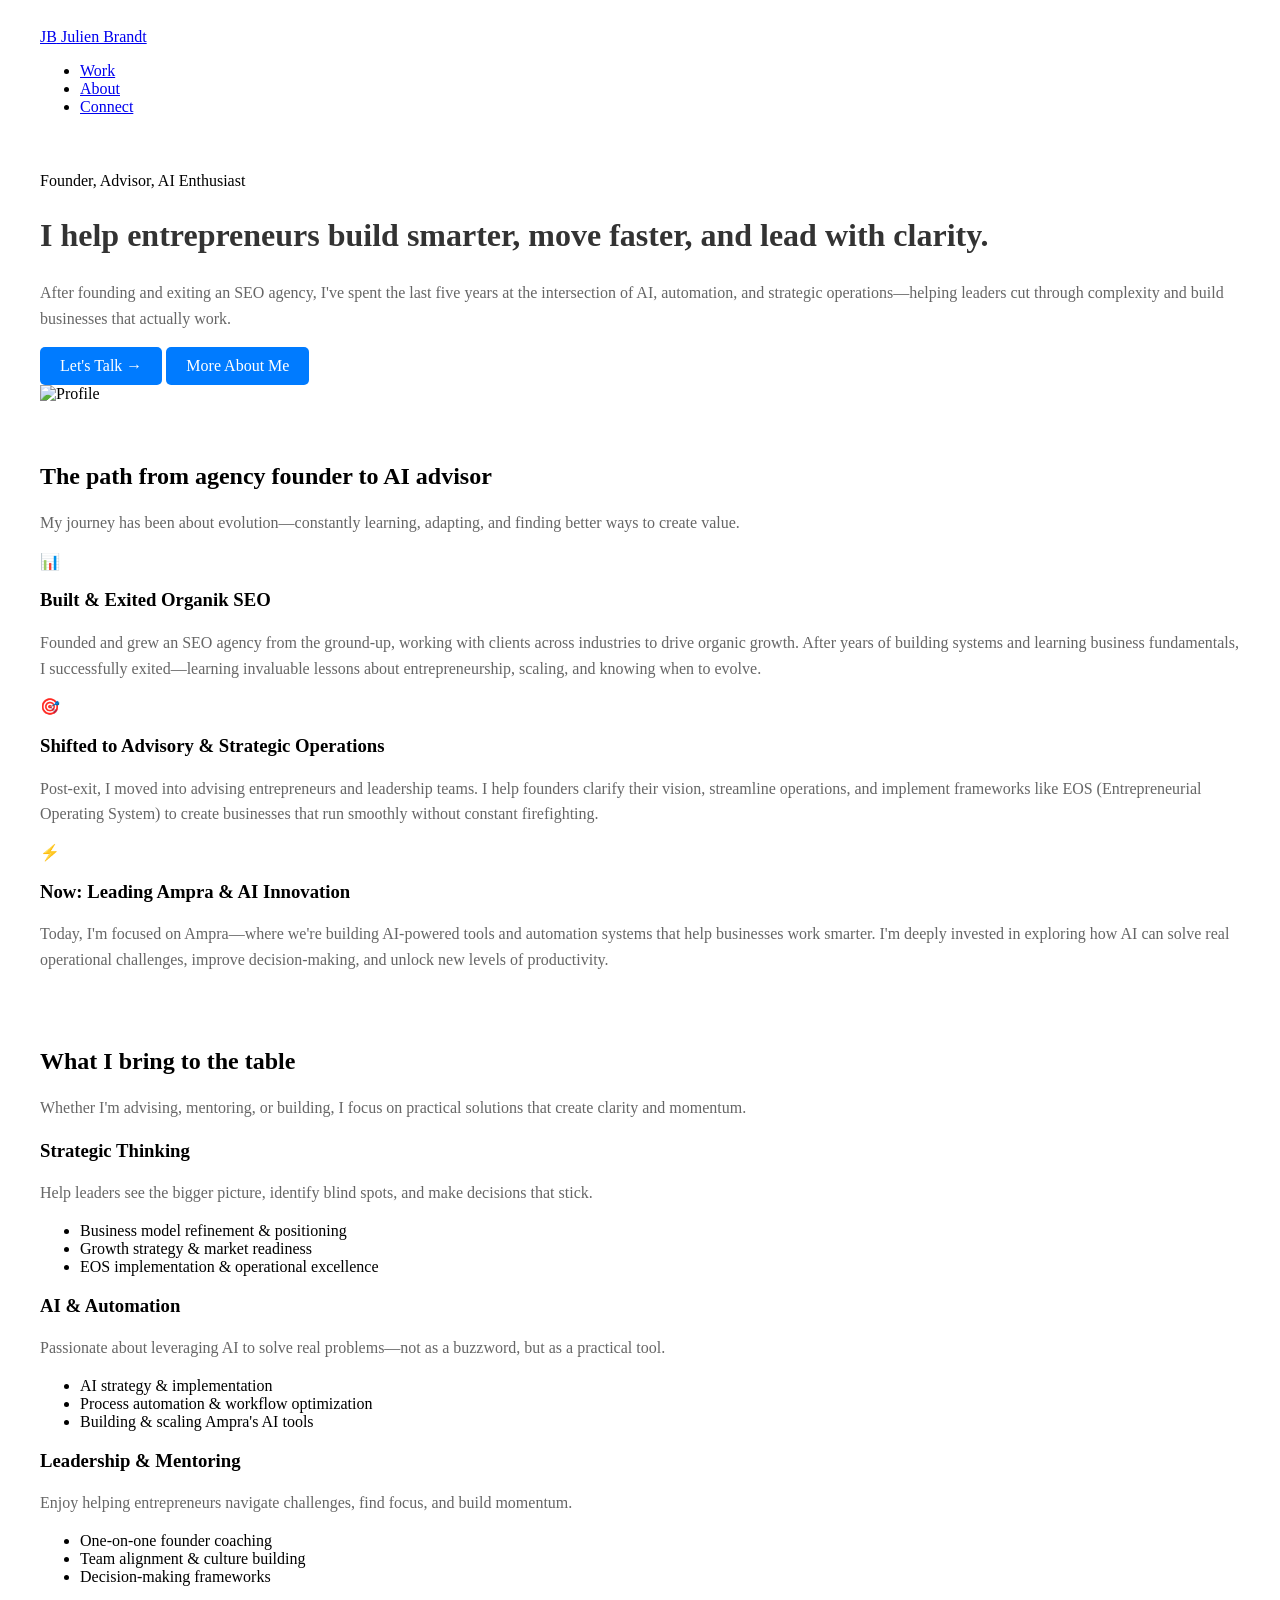
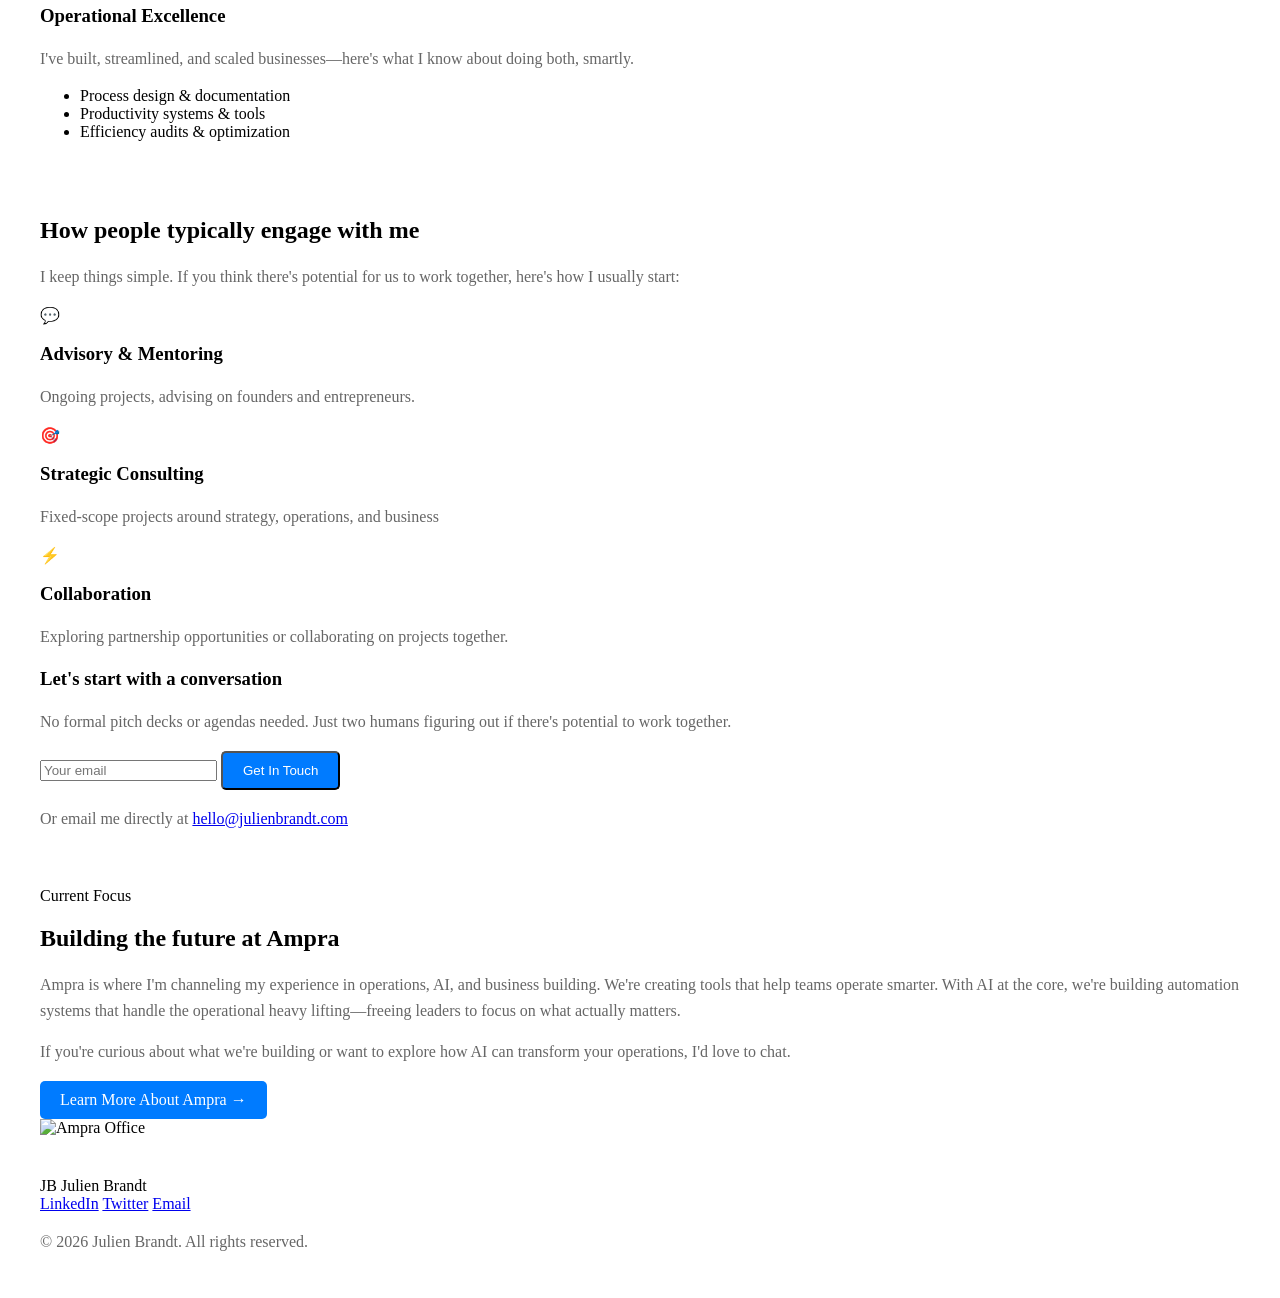
==== index.html @ fbe2c05c "Refactor index.html for clarity and updates" ====
<!DOCTYPE html>
<html lang="en">
<head>
    <meta charset="UTF-8">
    <meta name="viewport" content="width=device-width, initial-scale=1.0">
    <title>Julien Brandt - Founder, Advisor, AI Enthusiast</title>
    <link rel="stylesheet" href="styles.css">
</head>
<body>
    <!-- Navigation -->
    <nav class="navbar">
        <div class="container">
            <div class="nav-wrapper">
                <a href="#" class="logo">
                    <span class="logo-circle">JB</span>
                    <span>Julien Brandt</span>
                </a>
                <ul class="nav-menu">
                    <li><a href="#journey">Work</a></li>
                    <li><a href="#what-i-do">About</a></li>
                    <li><a href="#connect" class="btn-connect">Connect</a></li>
                </ul>
            </div>
        </div>
    </nav>

    <!-- Hero Section -->
    <section class="hero">
        <div class="container">
            <div class="hero-content">
                <span class="tagline">Founder, Advisor, AI Enthusiast</span>
                <h1>I help entrepreneurs build smarter, move faster, and lead with clarity.</h1>
                <p class="hero-subtitle">
                    After founding and exiting an SEO agency, I've spent the last five years at the intersection of AI, automation, and strategic operations—helping leaders cut through complexity and build businesses that actually work.
                </p>
                <div class="cta-group">
                    <a href="#connect" class="btn btn-primary">Let's Talk →</a>
                    <a href="#journey" class="btn btn-secondary">More About Me</a>
                </div>
            </div>
            <div class="hero-image">
                <img src="https://via.placeholder.com/400x350" alt="Profile">
            </div>
        </div>
    </section>

    <!-- Journey Section -->
    <section class="journey" id="journey">
        <div class="container">
            <h2>The path from agency founder to AI advisor</h2>
            <p class="section-subtitle">My journey has been about evolution—constantly learning, adapting, and finding better ways to create value.</p>
            
            <div class="timeline">
                <div class="timeline-item">
                    <div class="timeline-icon">📊</div>
                    <div>
                        <h3>Built & Exited Organik SEO</h3>
                        <p>Founded and grew an SEO agency from the ground-up, working with clients across industries to drive organic growth. After years of building systems and learning business fundamentals, I successfully exited—learning invaluable lessons about entrepreneurship, scaling, and knowing when to evolve.</p>
                    </div>
                </div>

                <div class="timeline-item">
                    <div class="timeline-icon">🎯</div>
                    <div>
                        <h3>Shifted to Advisory & Strategic Operations</h3>
                        <p>Post-exit, I moved into advising entrepreneurs and leadership teams. I help founders clarify their vision, streamline operations, and implement frameworks like EOS (Entrepreneurial Operating System) to create businesses that run smoothly without constant firefighting.</p>
                    </div>
                </div>

                <div class="timeline-item">
                    <div class="timeline-icon">⚡</div>
                    <div>
                        <h3>Now: Leading Ampra & AI Innovation</h3>
                        <p>Today, I'm focused on Ampra—where we're building AI-powered tools and automation systems that help businesses work smarter. I'm deeply invested in exploring how AI can solve real operational challenges, improve decision-making, and unlock new levels of productivity.</p>
                    </div>
                </div>
            </div>
        </div>
    </section>

    <!-- What I Do Section -->
    <section class="what-i-do" id="what-i-do">
        <div class="container">
            <h2>What I bring to the table</h2>
            <p class="section-subtitle">Whether I'm advising, mentoring, or building, I focus on practical solutions that create clarity and momentum.</p>
            
            <div class="skills-grid">
                <div class="skill-card">
                    <h3>Strategic Thinking</h3>
                    <p>Help leaders see the bigger picture, identify blind spots, and make decisions that stick.</p>
                    <ul>
                        <li>Business model refinement & positioning</li>
                        <li>Growth strategy & market readiness</li>
                        <li>EOS implementation & operational excellence</li>
                    </ul>
                </div>

                <div class="skill-card">
                    <h3>AI & Automation</h3>
                    <p>Passionate about leveraging AI to solve real problems—not as a buzzword, but as a practical tool.</p>
                    <ul>
                        <li>AI strategy & implementation</li>
                        <li>Process automation & workflow optimization</li>
                        <li>Building & scaling Ampra's AI tools</li>
                    </ul>
                </div>

                <div class="skill-card">
                    <h3>Leadership & Mentoring</h3>
                    <p>Enjoy helping entrepreneurs navigate challenges, find focus, and build momentum.</p>
                    <ul>
                        <li>One-on-one founder coaching</li>
                        <li>Team alignment & culture building</li>
                        <li>Decision-making frameworks</li>
                    </ul>
                </div>

                <div class="skill-card">
                    <h3>Operational Excellence</h3>
                    <p>I've built, streamlined, and scaled businesses—here's what I know about doing both, smartly.</p>
                    <ul>
                        <li>Process design & documentation</li>
                        <li>Productivity systems & tools</li>
                        <li>Efficiency audits & optimization</li>
                    </ul>
                </div>
            </div>
        </div>
    </section>

    <!-- Engagement Section -->
    <section class="engagement">
        <div class="container">
            <h2>How people typically engage with me</h2>
            <p class="section-subtitle">I keep things simple. If you think there's potential for us to work together, here's how I usually start:</p>
            
            <div class="engagement-grid">
                <div class="engagement-card">
                    <div class="engagement-icon">💬</div>
                    <h3>Advisory & Mentoring</h3>
                    <p>Ongoing projects, advising on founders and entrepreneurs.</p>
                </div>

                <div class="engagement-card">
                    <div class="engagement-icon">🎯</div>
                    <h3>Strategic Consulting</h3>
                    <p>Fixed-scope projects around strategy, operations, and business</p>
                </div>

                <div class="engagement-card">
                    <div class="engagement-icon">⚡</div>
                    <h3>Collaboration</h3>
                    <p>Exploring partnership opportunities or collaborating on projects together.</p>
                </div>
            </div>

            <!-- CTA Card -->
            <div class="cta-card" id="connect">
                <h3>Let's start with a conversation</h3>
                <p>No formal pitch decks or agendas needed. Just two humans figuring out if there's potential to work together.</p>
                
                <form class="cta-form" id="contactForm">
                    <input type="email" placeholder="Your email" required>
                    <button type="submit" class="btn btn-primary">Get In Touch</button>
                </form>
                
                <p class="cta-note">Or email me directly at <a href="mailto:hello@julienbrandt.com">hello@julienbrandt.com</a></p>
            </div>
        </div>
    </section>

    <!-- Ampra Section -->
    <section class="ampra">
        <div class="container">
            <div class="ampra-content">
                <span class="badge">Current Focus</span>
                <h2>Building the future at Ampra</h2>
                <p>Ampra is where I'm channeling my experience in operations, AI, and business building. We're creating tools that help teams operate smarter. With AI at the core, we're building automation systems that handle the operational heavy lifting—freeing leaders to focus on what actually matters.</p>
                <p>If you're curious about what we're building or want to explore how AI can transform your operations, I'd love to chat.</p>
                <a href="#" class="btn btn-secondary">Learn More About Ampra →</a>
            </div>
            <div class="ampra-image">
                <img src="https://via.placeholder.com/400x350" alt="Ampra Office">
            </div>
        </div>
    </section>

    <!-- Footer -->
    <footer class="footer">
        <div class="container">
            <div class="footer-content">
                <div class="footer-brand">
                    <span class="logo-circle">JB</span>
                    <span>Julien Brandt</span>
                </div>
                <div class="footer-links">
                    <a href="#linkedin">LinkedIn</a>
                    <a href="#twitter">Twitter</a>
                    <a href="mailto:hello@julienbrandt.com">Email</a>
                </div>
            </div>
            <p class="footer-bottom">© 2026 Julien Brandt. All rights reserved.</p>
        </div>
    </footer>

    <script src="script.js"></script>
</body>
</html>
---- styles.css ----
.container {
  max-width: 1200px;
  margin: 0 auto;
  padding: 20px;
}

h1 {
  font-size: 2em;
  color: #333;
}

p {
  line-height: 1.6;
  color: #666;
}

.btn {
  display: inline-block;
  padding: 10px 20px;
  background-color: #007bff;
  color: white;
  text-decoration: none;
  border-radius: 5px;
}
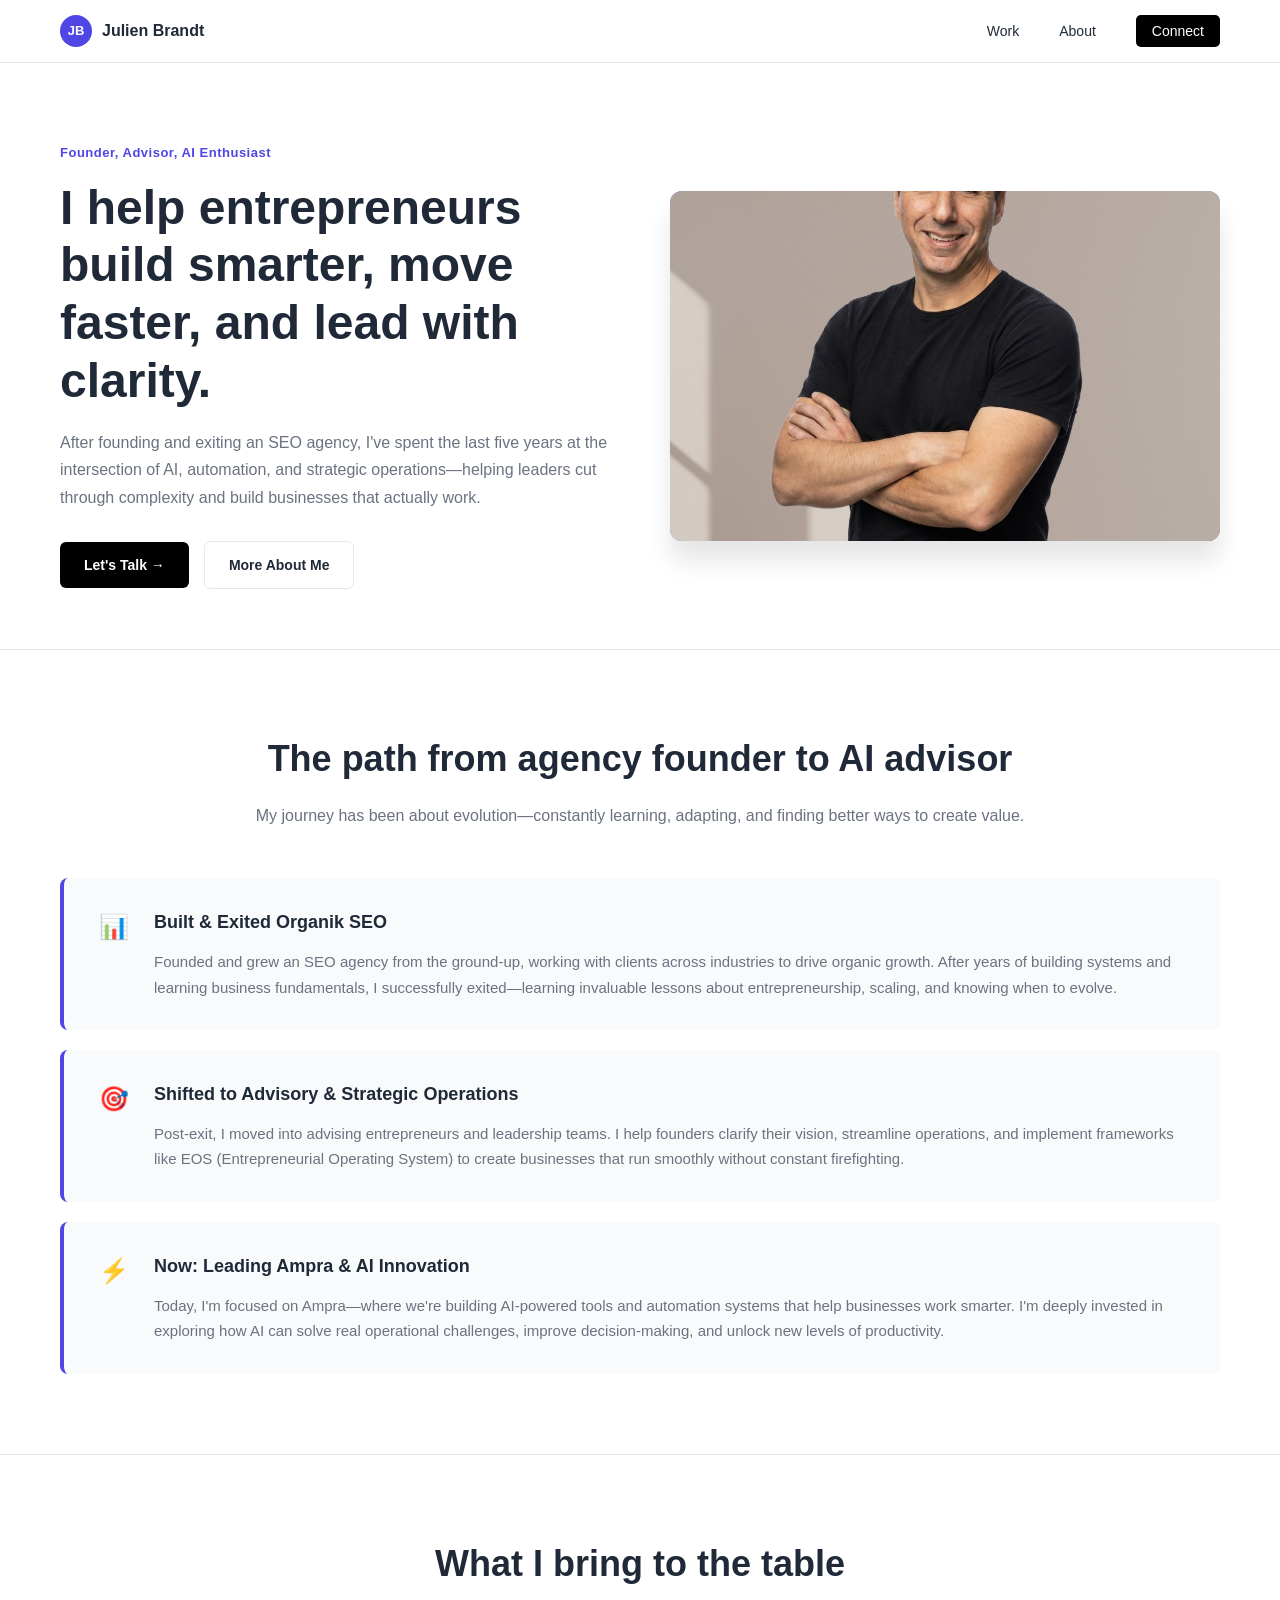
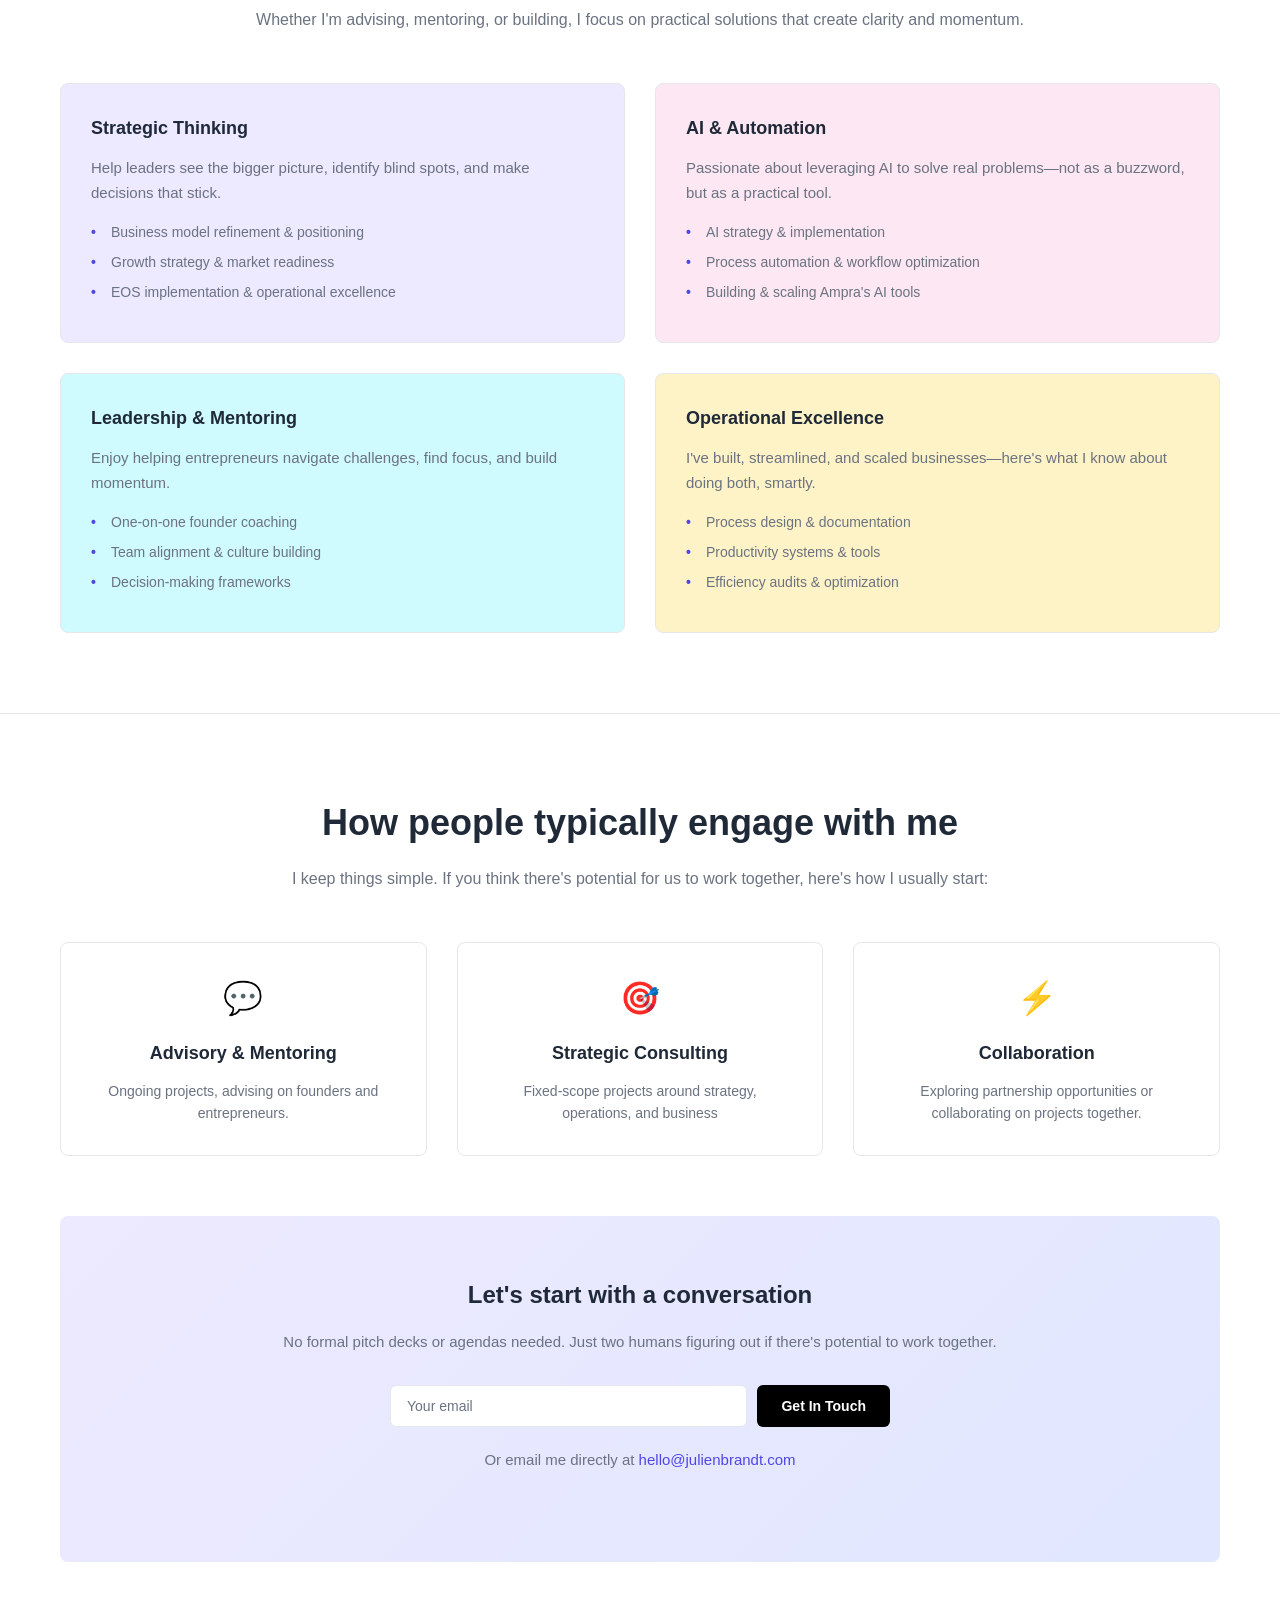
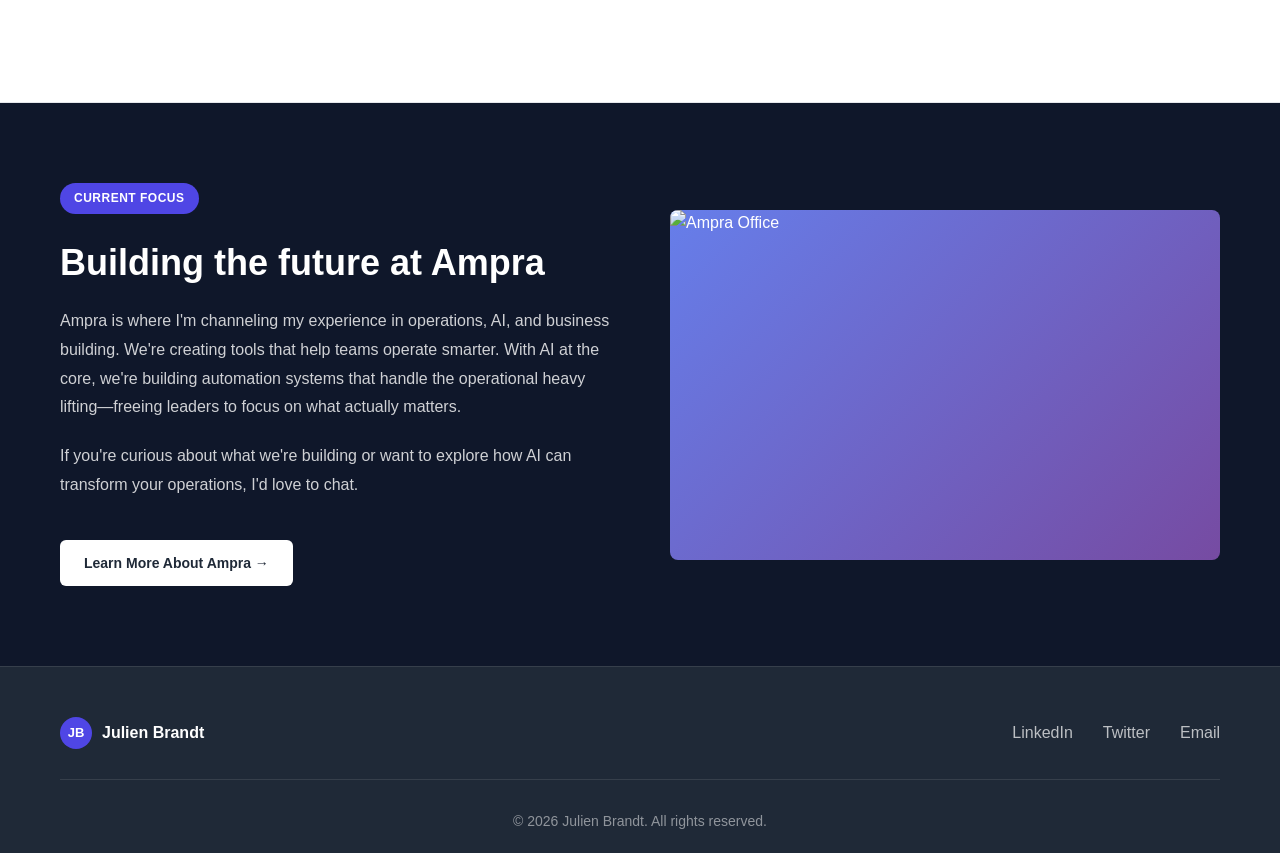
==== commit 529ff9c5: "Update profile image source in index.html" ====
--- a/index.html
+++ b/index.html
@@ -39,7 +39,7 @@
                 </div>
             </div>
             <div class="hero-image">
-                <img src="https://via.placeholder.com/400x350" alt="Profile">
+                <img src="julien-photo.jpg" alt="Julien Brandt">
             </div>
         </div>
     </section>
--- a/styles.css
+++ b/styles.css
@@ -1,24 +1,667 @@
+/* ========== GLOBAL STYLES ========== */
+
+:root {
+    --primary-blue: #4f46e5;
+    --dark-bg: #0f172a;
+    --text-dark: #1f2937;
+    --text-light: #6b7280;
+    --border-color: #e5e7eb;
+    --bg-light: #f9fafb;
+    --bg-purple-light: #ede9fe;
+    --bg-pink-light: #fce7f3;
+    --bg-cyan-light: #cffafe;
+    --bg-amber-light: #fef3c7;
+    --transition: all 0.3s ease;
+}
+
+* {
+    margin: 0;
+    padding: 0;
+    box-sizing: border-box;
+}
+
+html {
+    scroll-behavior: smooth;
+}
+
+body {
+    font-family: -apple-system, BlinkMacSystemFont, 'Segoe UI', Roboto, 'Helvetica Neue', Arial, sans-serif;
+    color: var(--text-dark);
+    line-height: 1.6;
+    background: #ffffff;
+}
+
 .container {
-  max-width: 1200px;
-  margin: 0 auto;
-  padding: 20px;
-}
-
-h1 {
-  font-size: 2em;
-  color: #333;
-}
-
-p {
-  line-height: 1.6;
-  color: #666;
-}
+    max-width: 1200px;
+    margin: 0 auto;
+    padding: 0 20px;
+}
+
+/* ========== NAVIGATION ========== */
+
+.navbar {
+    position: sticky;
+    top: 0;
+    background: rgba(255, 255, 255, 0.95);
+    backdrop-filter: blur(10px);
+    border-bottom: 1px solid var(--border-color);
+    z-index: 100;
+    padding: 15px 0;
+}
+
+.nav-wrapper {
+    display: flex;
+    justify-content: space-between;
+    align-items: center;
+}
+
+.logo {
+    display: flex;
+    align-items: center;
+    gap: 10px;
+    font-weight: 600;
+    color: var(--text-dark);
+    text-decoration: none;
+}
+
+.logo-circle {
+    width: 32px;
+    height: 32px;
+    border-radius: 50%;
+    background: var(--primary-blue);
+    color: white;
+    display: flex;
+    align-items: center;
+    justify-content: center;
+    font-size: 13px;
+    font-weight: bold;
+}
+
+.nav-menu {
+    display: flex;
+    gap: 40px;
+    list-style: none;
+    align-items: center;
+}
+
+.nav-menu a {
+    color: var(--text-dark);
+    text-decoration: none;
+    font-size: 14px;
+    font-weight: 500;
+    transition: var(--transition);
+}
+
+.nav-menu a:hover {
+    color: var(--primary-blue);
+}
+
+.btn-connect {
+    background: #000000 !important;
+    color: white !important;
+    padding: 8px 16px !important;
+    border-radius: 5px;
+    font-size: 13px;
+    font-weight: 600;
+}
+
+.btn-connect:hover {
+    background: var(--primary-blue) !important;
+}
+
+/* ========== HERO SECTION ========== */
+
+.hero {
+    padding: 80px 0 60px;
+}
+
+.hero .container {
+    display: grid;
+    grid-template-columns: 1fr 1fr;
+    gap: 60px;
+    align-items: center;
+}
+
+.hero-content {
+    display: flex;
+    flex-direction: column;
+}
+
+.tagline {
+    color: var(--primary-blue);
+    font-size: 13px;
+    font-weight: 600;
+    margin-bottom: 15px;
+    letter-spacing: 0.5px;
+}
+
+.hero h1 {
+    font-size: 48px;
+    line-height: 1.2;
+    margin-bottom: 20px;
+    color: var(--text-dark);
+    font-weight: 700;
+}
+
+.hero-subtitle {
+    font-size: 16px;
+    color: var(--text-light);
+    line-height: 1.7;
+    margin-bottom: 30px;
+}
+
+.cta-group {
+    display: flex;
+    gap: 15px;
+    align-items: center;
+}
+
+.hero-image {
+    width: 100%;
+    height: 350px;
+    background: linear-gradient(135deg, #667eea 0%, #764ba2 100%);
+    border-radius: 12px;
+    overflow: hidden;
+    box-shadow: 0 20px 25px rgba(0, 0, 0, 0.1);
+}
+
+.hero-image img {
+    width: 100%;
+    height: 100%;
+    object-fit: cover;
+}
+
+/* ========== BUTTONS ========== */
 
 .btn {
-  display: inline-block;
-  padding: 10px 20px;
-  background-color: #007bff;
-  color: white;
-  text-decoration: none;
-  border-radius: 5px;
-}+    display: inline-block;
+    padding: 12px 24px;
+    border-radius: 6px;
+    text-decoration: none;
+    font-weight: 600;
+    transition: var(--transition);
+    border: none;
+    cursor: pointer;
+    font-size: 14px;
+}
+
+.btn-primary {
+    background: #000000;
+    color: white;
+}
+
+.btn-primary:hover {
+    background: var(--primary-blue);
+    transform: translateY(-2px);
+}
+
+.btn-secondary {
+    background: transparent;
+    color: var(--text-dark);
+    border: 1px solid var(--border-color);
+}
+
+.btn-secondary:hover {
+    border-color: var(--primary-blue);
+    color: var(--primary-blue);
+}
+
+/* ========== SECTIONS ========== */
+
+section {
+    padding: 80px 0;
+    border-bottom: 1px solid var(--border-color);
+}
+
+section:last-of-type {
+    border-bottom: none;
+}
+
+h2 {
+    font-size: 36px;
+    font-weight: 700;
+    margin-bottom: 15px;
+    color: var(--text-dark);
+    text-align: center;
+}
+
+.section-subtitle {
+    font-size: 16px;
+    color: var(--text-light);
+    text-align: center;
+    margin-bottom: 50px;
+}
+
+/* ========== JOURNEY SECTION ========== */
+
+.journey {
+    background: white;
+}
+
+.timeline {
+    display: grid;
+    gap: 20px;
+    margin-top: 50px;
+}
+
+.timeline-item {
+    background: var(--bg-light);
+    padding: 30px;
+    border-radius: 8px;
+    border-left: 4px solid var(--primary-blue);
+    display: flex;
+    gap: 20px;
+    transition: var(--transition);
+}
+
+.timeline-item:hover {
+    box-shadow: 0 4px 12px rgba(0, 0, 0, 0.08);
+    transform: translateX(5px);
+}
+
+.timeline-icon {
+    font-size: 24px;
+    min-width: 40px;
+    text-align: center;
+}
+
+.timeline-item h3 {
+    font-size: 18px;
+    margin-bottom: 12px;
+    color: var(--text-dark);
+}
+
+.timeline-item p {
+    color: var(--text-light);
+    line-height: 1.7;
+    font-size: 15px;
+}
+
+/* ========== SKILLS GRID ========== */
+
+.skills-grid {
+    display: grid;
+    grid-template-columns: repeat(2, 1fr);
+    gap: 30px;
+    margin-top: 50px;
+}
+
+.skill-card {
+    padding: 30px;
+    border-radius: 8px;
+    border: 1px solid var(--border-color);
+    transition: var(--transition);
+}
+
+.skill-card:nth-child(1) {
+    background: var(--bg-purple-light);
+}
+
+.skill-card:nth-child(2) {
+    background: var(--bg-pink-light);
+}
+
+.skill-card:nth-child(3) {
+    background: var(--bg-cyan-light);
+}
+
+.skill-card:nth-child(4) {
+    background: var(--bg-amber-light);
+}
+
+.skill-card:hover {
+    box-shadow: 0 4px 12px rgba(0, 0, 0, 0.08);
+}
+
+.skill-card h3 {
+    font-size: 18px;
+    margin-bottom: 12px;
+    color: var(--text-dark);
+    font-weight: 700;
+}
+
+.skill-card p {
+    color: var(--text-light);
+    font-size: 15px;
+    line-height: 1.7;
+    margin-bottom: 15px;
+}
+
+.skill-card ul {
+    list-style: none;
+    padding-left: 0;
+}
+
+.skill-card li {
+    color: var(--text-light);
+    font-size: 14px;
+    margin-bottom: 8px;
+    padding-left: 20px;
+    position: relative;
+}
+
+.skill-card li:before {
+    content: "•";
+    position: absolute;
+    left: 0;
+    color: var(--primary-blue);
+    font-weight: bold;
+}
+
+/* ========== ENGAGEMENT SECTION ========== */
+
+.engagement {
+    background: white;
+}
+
+.engagement-grid {
+    display: grid;
+    grid-template-columns: repeat(3, 1fr);
+    gap: 30px;
+    margin-top: 50px;
+    margin-bottom: 60px;
+}
+
+.engagement-card {
+    background: white;
+    padding: 30px;
+    border-radius: 8px;
+    text-align: center;
+    transition: var(--transition);
+    border: 1px solid var(--border-color);
+}
+
+.engagement-card:hover {
+    box-shadow: 0 4px 12px rgba(0, 0, 0, 0.08);
+}
+
+.engagement-icon {
+    font-size: 32px;
+    margin-bottom: 15px;
+}
+
+.engagement-card h3 {
+    font-size: 18px;
+    margin-bottom: 12px;
+    color: var(--text-dark);
+}
+
+.engagement-card p {
+    color: var(--text-light);
+    font-size: 14px;
+    line-height: 1.6;
+}
+
+/* ========== CTA CARD ========== */
+
+.cta-card {
+    background: linear-gradient(135deg, #ede9fe 0%, #e0e7ff 100%);
+    padding: 60px;
+    border-radius: 8px;
+    text-align: center;
+    margin-bottom: 60px;
+}
+
+.cta-card h3 {
+    font-size: 24px;
+    margin-bottom: 15px;
+    color: var(--text-dark);
+}
+
+.cta-card p {
+    color: var(--text-light);
+    font-size: 15px;
+    margin-bottom: 30px;
+    line-height: 1.7;
+}
+
+.cta-form {
+    display: flex;
+    gap: 10px;
+    max-width: 500px;
+    margin: 0 auto 20px;
+}
+
+.cta-form input {
+    flex: 1;
+    border: 1px solid var(--border-color);
+    background: white;
+    padding: 12px 16px;
+    font-size: 14px;
+    outline: none;
+    border-radius: 6px;
+    color: var(--text-dark);
+}
+
+.cta-form input::placeholder {
+    color: var(--text-light);
+}
+
+.cta-form button {
+    padding: 12px 24px;
+}
+
+.cta-note {
+    font-size: 14px;
+    color: var(--text-light);
+}
+
+.cta-note a {
+    color: var(--primary-blue);
+    text-decoration: none;
+    font-weight: 500;
+}
+
+.cta-note a:hover {
+    text-decoration: underline;
+}
+
+/* ========== AMPRA SECTION ========== */
+
+.ampra {
+    background: var(--dark-bg);
+    color: white;
+}
+
+.ampra .container {
+    display: grid;
+    grid-template-columns: 1fr 1fr;
+    gap: 60px;
+    align-items: center;
+}
+
+.ampra-content {
+    display: flex;
+    flex-direction: column;
+}
+
+.badge {
+    display: inline-block;
+    background: var(--primary-blue);
+    color: white;
+    padding: 6px 14px;
+    border-radius: 20px;
+    font-size: 12px;
+    font-weight: 600;
+    margin-bottom: 20px;
+    text-transform: uppercase;
+    letter-spacing: 0.5px;
+    width: fit-content;
+}
+
+.ampra h2 {
+    text-align: left;
+    color: white;
+    font-size: 36px;
+}
+
+.ampra p {
+    color: rgba(255, 255, 255, 0.8);
+    font-size: 16px;
+    line-height: 1.8;
+    margin-bottom: 20px;
+}
+
+.ampra .btn-secondary {
+    background: white;
+    color: var(--text-dark);
+    border: none;
+    width: fit-content;
+    margin-top: 20px;
+}
+
+.ampra .btn-secondary:hover {
+    background: var(--bg-light);
+}
+
+.ampra-image {
+    width: 100%;
+    height: 350px;
+    background: linear-gradient(135deg, #667eea 0%, #764ba2 100%);
+    border-radius: 8px;
+    overflow: hidden;
+}
+
+.ampra-image img {
+    width: 100%;
+    height: 100%;
+    object-fit: cover;
+}
+
+/* ========== FOOTER ========== */
+
+.footer {
+    background: var(--text-dark);
+    color: white;
+    padding: 50px 0 20px;
+    border-top: 1px solid rgba(255, 255, 255, 0.1);
+}
+
+.footer-content {
+    display: flex;
+    justify-content: space-between;
+    align-items: center;
+    margin-bottom: 30px;
+    padding-bottom: 30px;
+    border-bottom: 1px solid rgba(255, 255, 255, 0.1);
+}
+
+.footer-brand {
+    display: flex;
+    align-items: center;
+    gap: 10px;
+    font-weight: 600;
+}
+
+.footer-brand .logo-circle {
+    background: var(--primary-blue);
+}
+
+.footer-links {
+    display: flex;
+    gap: 30px;
+}
+
+.footer-links a {
+    color: rgba(255, 255, 255, 0.7);
+    text-decoration: none;
+    transition: var(--transition);
+}
+
+.footer-links a:hover {
+    color: white;
+}
+
+.footer-bottom {
+    text-align: center;
+    color: rgba(255, 255, 255, 0.5);
+    font-size: 14px;
+}
+
+/* ========== RESPONSIVE ========== */
+
+@media (max-width: 768px) {
+    .nav-menu {
+        gap: 20px;
+        font-size: 13px;
+    }
+
+    .hero .container {
+        grid-template-columns: 1fr;
+        gap: 40px;
+    }
+
+    .hero h1 {
+        font-size: 32px;
+    }
+
+    h2 {
+        font-size: 28px;
+    }
+
+    .skills-grid,
+    .engagement-grid {
+        grid-template-columns: 1fr;
+    }
+
+    .ampra .container {
+        grid-template-columns: 1fr;
+        gap: 40px;
+    }
+
+    .cta-form {
+        flex-direction: column;
+    }
+
+    .cta-form button {
+        width: 100%;
+    }
+
+    .footer-content {
+        flex-direction: column;
+        gap: 20px;
+        text-align: center;
+    }
+
+    .footer-links {
+        flex-direction: column;
+        gap: 15px;
+    }
+
+    .cta-card {
+        padding: 40px 20px;
+    }
+
+    section {
+        padding: 50px 0;
+    }
+}
+
+@media (max-width: 480px) {
+    .hero h1 {
+        font-size: 24px;
+    }
+
+    .nav-menu {
+        gap: 10px;
+    }
+
+    h2 {
+        font-size: 24px;
+    }
+
+    .btn {
+        padding: 10px 20px;
+        font-size: 13px;
+    }
+
+    .cta-group {
+        flex-direction: column;
+        width: 100%;
+    }
+
+    .cta-group .btn {
+        width: 100%;
+        text-align: center;
+    }
+}
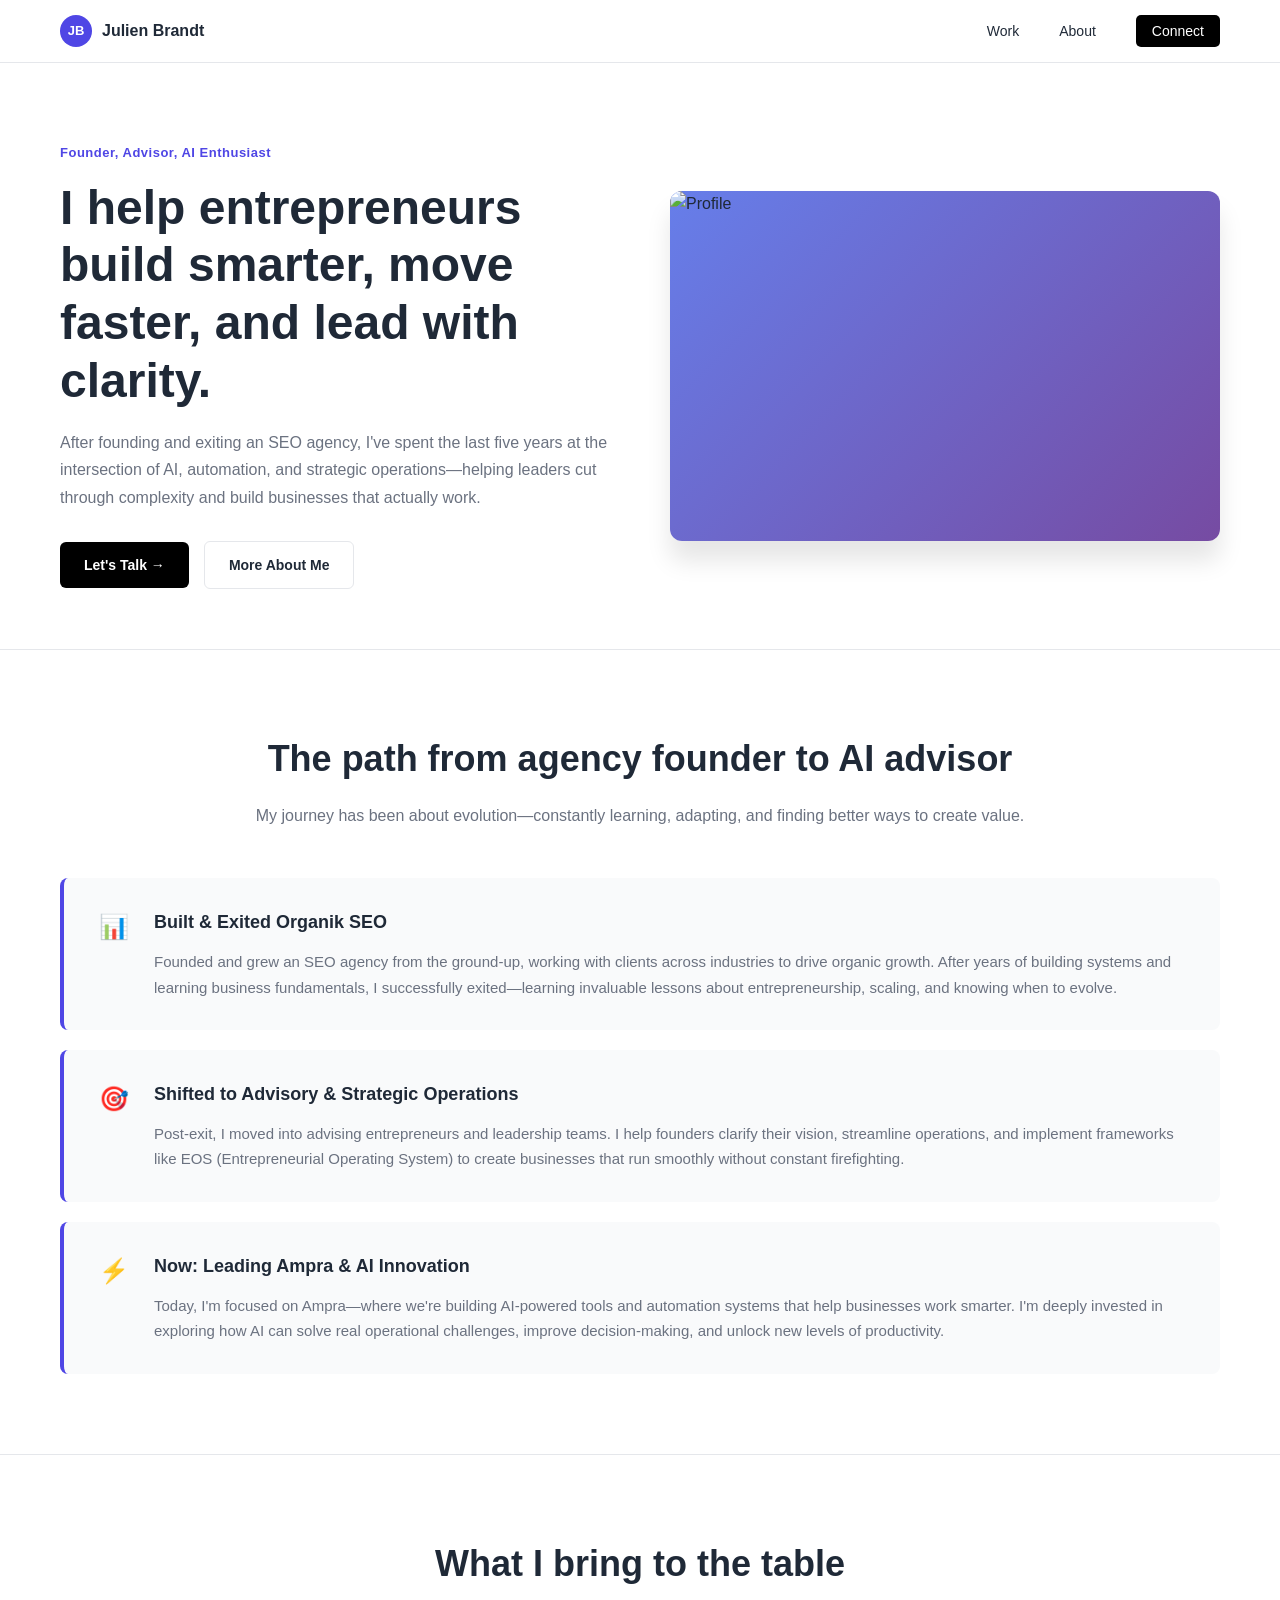
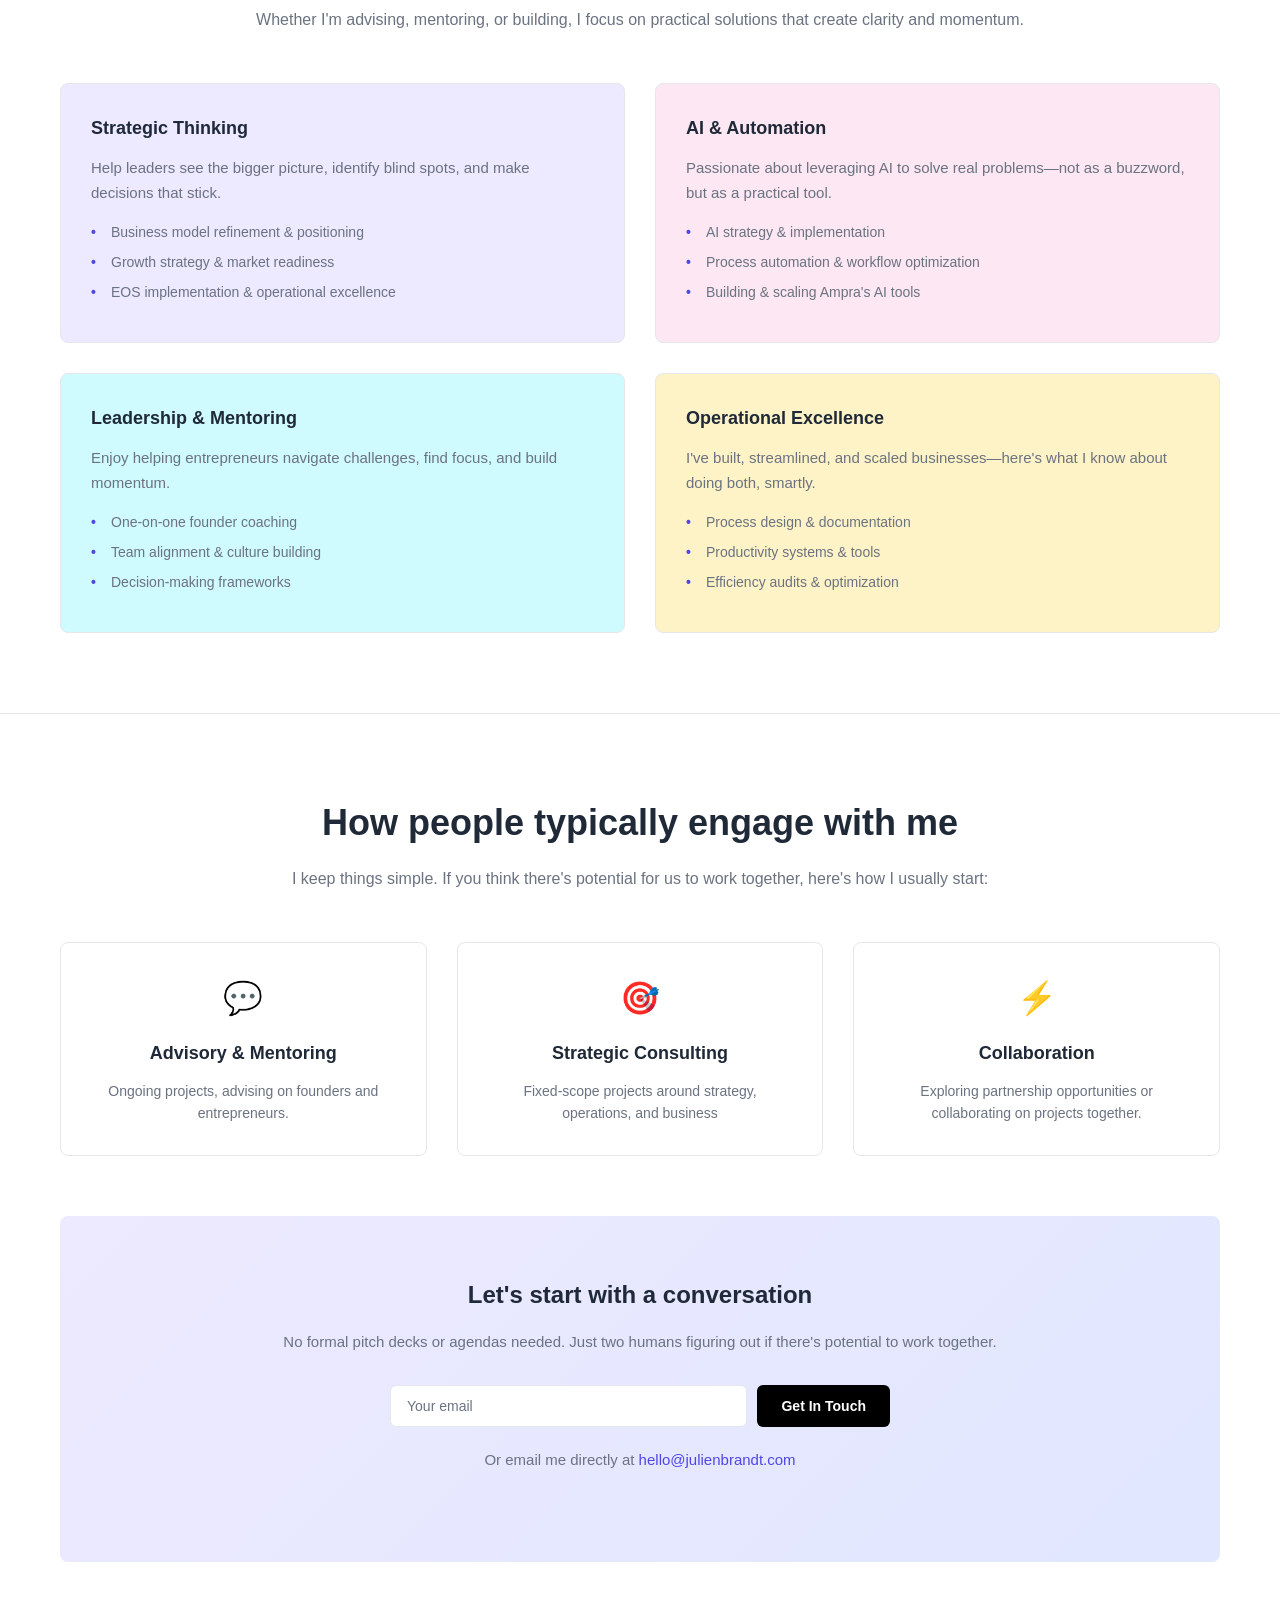
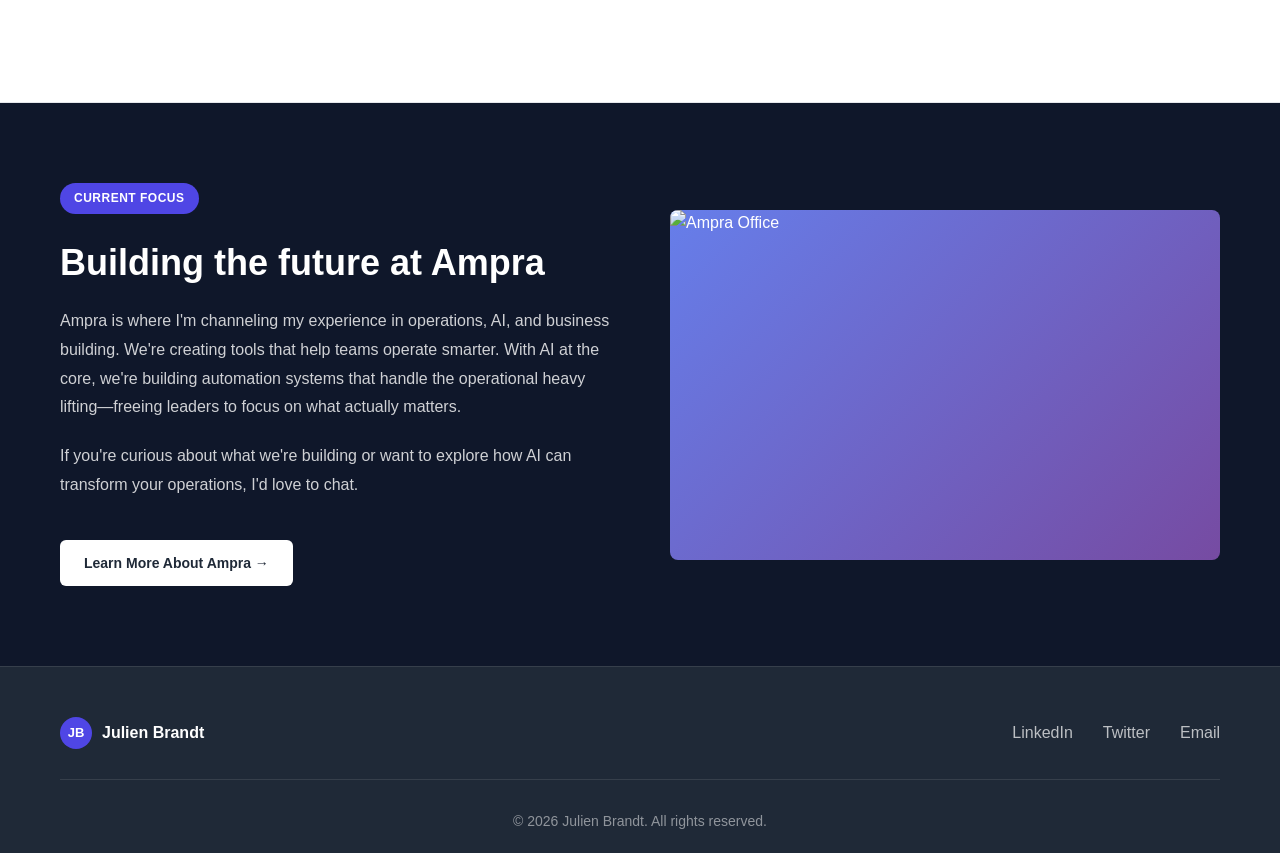
==== commit 17de4d65: "Replace profile image with placeholder" ====
--- a/index.html
+++ b/index.html
@@ -39,7 +39,7 @@
                 </div>
             </div>
             <div class="hero-image">
-                <img src="julien-photo.jpg" alt="Julien Brandt">
+                <img src="https://via.placeholder.com/400x350" alt="Profile">
             </div>
         </div>
     </section>
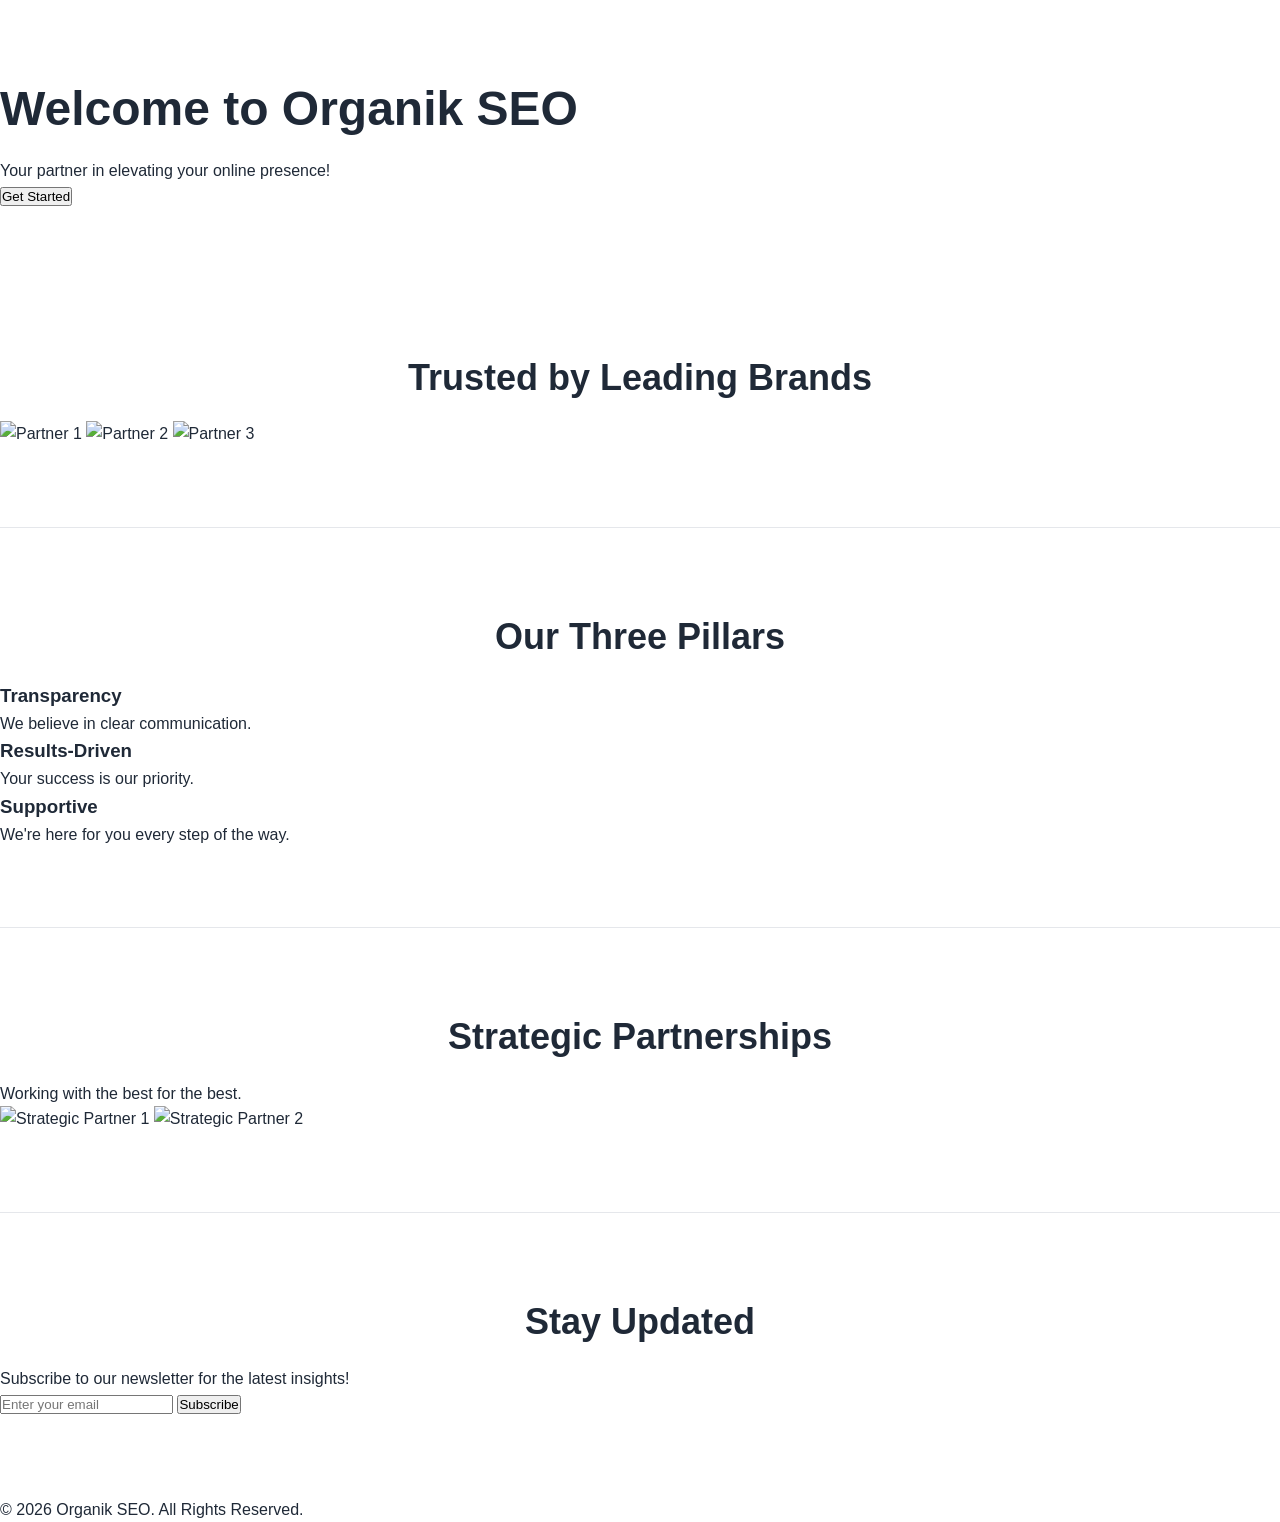
==== commit dfda023a: "Revise index.html for Organik SEO branding and layout Updated the title and restructured the layout " ====
--- a/index.html
+++ b/index.html
@@ -3,206 +3,58 @@
 <head>
     <meta charset="UTF-8">
     <meta name="viewport" content="width=device-width, initial-scale=1.0">
-    <title>Julien Brandt - Founder, Advisor, AI Enthusiast</title>
+    <title>Home - Organik SEO</title>
     <link rel="stylesheet" href="styles.css">
 </head>
 <body>
-    <!-- Navigation -->
-    <nav class="navbar">
-        <div class="container">
-            <div class="nav-wrapper">
-                <a href="#" class="logo">
-                    <span class="logo-circle">JB</span>
-                    <span>Julien Brandt</span>
-                </a>
-                <ul class="nav-menu">
-                    <li><a href="#journey">Work</a></li>
-                    <li><a href="#what-i-do">About</a></li>
-                    <li><a href="#connect" class="btn-connect">Connect</a></li>
-                </ul>
+    <header>
+        <section class="hero">
+            <h1>Welcome to Organik SEO</h1>
+            <p>Your partner in elevating your online presence!</p>
+            <button>Get Started</button>
+        </section>
+    </header>
+    <main>
+        <section class="trusted-partners">
+            <h2>Trusted by Leading Brands</h2>
+            <div class="logos">
+                <img src="partner1.png" alt="Partner 1">
+                <img src="partner2.png" alt="Partner 2">
+                <img src="partner3.png" alt="Partner 3">
             </div>
-        </div>
-    </nav>
-
-    <!-- Hero Section -->
-    <section class="hero">
-        <div class="container">
-            <div class="hero-content">
-                <span class="tagline">Founder, Advisor, AI Enthusiast</span>
-                <h1>I help entrepreneurs build smarter, move faster, and lead with clarity.</h1>
-                <p class="hero-subtitle">
-                    After founding and exiting an SEO agency, I've spent the last five years at the intersection of AI, automation, and strategic operations—helping leaders cut through complexity and build businesses that actually work.
-                </p>
-                <div class="cta-group">
-                    <a href="#connect" class="btn btn-primary">Let's Talk →</a>
-                    <a href="#journey" class="btn btn-secondary">More About Me</a>
-                </div>
+        </section>
+        <section class="three-pillars">
+            <h2>Our Three Pillars</h2>
+            <div class="pillar">
+                <h3>Transparency</h3>
+                <p>We believe in clear communication.</p>
             </div>
-            <div class="hero-image">
-                <img src="https://via.placeholder.com/400x350" alt="Profile">
+            <div class="pillar">
+                <h3>Results-Driven</h3>
+                <p>Your success is our priority.</p>
             </div>
-        </div>
-    </section>
-
-    <!-- Journey Section -->
-    <section class="journey" id="journey">
-        <div class="container">
-            <h2>The path from agency founder to AI advisor</h2>
-            <p class="section-subtitle">My journey has been about evolution—constantly learning, adapting, and finding better ways to create value.</p>
-            
-            <div class="timeline">
-                <div class="timeline-item">
-                    <div class="timeline-icon">📊</div>
-                    <div>
-                        <h3>Built & Exited Organik SEO</h3>
-                        <p>Founded and grew an SEO agency from the ground-up, working with clients across industries to drive organic growth. After years of building systems and learning business fundamentals, I successfully exited—learning invaluable lessons about entrepreneurship, scaling, and knowing when to evolve.</p>
-                    </div>
-                </div>
-
-                <div class="timeline-item">
-                    <div class="timeline-icon">🎯</div>
-                    <div>
-                        <h3>Shifted to Advisory & Strategic Operations</h3>
-                        <p>Post-exit, I moved into advising entrepreneurs and leadership teams. I help founders clarify their vision, streamline operations, and implement frameworks like EOS (Entrepreneurial Operating System) to create businesses that run smoothly without constant firefighting.</p>
-                    </div>
-                </div>
-
-                <div class="timeline-item">
-                    <div class="timeline-icon">⚡</div>
-                    <div>
-                        <h3>Now: Leading Ampra & AI Innovation</h3>
-                        <p>Today, I'm focused on Ampra—where we're building AI-powered tools and automation systems that help businesses work smarter. I'm deeply invested in exploring how AI can solve real operational challenges, improve decision-making, and unlock new levels of productivity.</p>
-                    </div>
-                </div>
+            <div class="pillar">
+                <h3>Supportive</h3>
+                <p>We're here for you every step of the way.</p>
             </div>
-        </div>
-    </section>
-
-    <!-- What I Do Section -->
-    <section class="what-i-do" id="what-i-do">
-        <div class="container">
-            <h2>What I bring to the table</h2>
-            <p class="section-subtitle">Whether I'm advising, mentoring, or building, I focus on practical solutions that create clarity and momentum.</p>
-            
-            <div class="skills-grid">
-                <div class="skill-card">
-                    <h3>Strategic Thinking</h3>
-                    <p>Help leaders see the bigger picture, identify blind spots, and make decisions that stick.</p>
-                    <ul>
-                        <li>Business model refinement & positioning</li>
-                        <li>Growth strategy & market readiness</li>
-                        <li>EOS implementation & operational excellence</li>
-                    </ul>
-                </div>
-
-                <div class="skill-card">
-                    <h3>AI & Automation</h3>
-                    <p>Passionate about leveraging AI to solve real problems—not as a buzzword, but as a practical tool.</p>
-                    <ul>
-                        <li>AI strategy & implementation</li>
-                        <li>Process automation & workflow optimization</li>
-                        <li>Building & scaling Ampra's AI tools</li>
-                    </ul>
-                </div>
-
-                <div class="skill-card">
-                    <h3>Leadership & Mentoring</h3>
-                    <p>Enjoy helping entrepreneurs navigate challenges, find focus, and build momentum.</p>
-                    <ul>
-                        <li>One-on-one founder coaching</li>
-                        <li>Team alignment & culture building</li>
-                        <li>Decision-making frameworks</li>
-                    </ul>
-                </div>
-
-                <div class="skill-card">
-                    <h3>Operational Excellence</h3>
-                    <p>I've built, streamlined, and scaled businesses—here's what I know about doing both, smartly.</p>
-                    <ul>
-                        <li>Process design & documentation</li>
-                        <li>Productivity systems & tools</li>
-                        <li>Efficiency audits & optimization</li>
-                    </ul>
-                </div>
+        </section>
+        <section class="strategic-partners">
+            <h2>Strategic Partnerships</h2>
+            <p>Working with the best for the best.</p>
+            <div class="partners">
+                <img src="strategic-partner1.png" alt="Strategic Partner 1">
+                <img src="strategic-partner2.png" alt="Strategic Partner 2">
             </div>
-        </div>
-    </section>
-
-    <!-- Engagement Section -->
-    <section class="engagement">
-        <div class="container">
-            <h2>How people typically engage with me</h2>
-            <p class="section-subtitle">I keep things simple. If you think there's potential for us to work together, here's how I usually start:</p>
-            
-            <div class="engagement-grid">
-                <div class="engagement-card">
-                    <div class="engagement-icon">💬</div>
-                    <h3>Advisory & Mentoring</h3>
-                    <p>Ongoing projects, advising on founders and entrepreneurs.</p>
-                </div>
-
-                <div class="engagement-card">
-                    <div class="engagement-icon">🎯</div>
-                    <h3>Strategic Consulting</h3>
-                    <p>Fixed-scope projects around strategy, operations, and business</p>
-                </div>
-
-                <div class="engagement-card">
-                    <div class="engagement-icon">⚡</div>
-                    <h3>Collaboration</h3>
-                    <p>Exploring partnership opportunities or collaborating on projects together.</p>
-                </div>
-            </div>
-
-            <!-- CTA Card -->
-            <div class="cta-card" id="connect">
-                <h3>Let's start with a conversation</h3>
-                <p>No formal pitch decks or agendas needed. Just two humans figuring out if there's potential to work together.</p>
-                
-                <form class="cta-form" id="contactForm">
-                    <input type="email" placeholder="Your email" required>
-                    <button type="submit" class="btn btn-primary">Get In Touch</button>
-                </form>
-                
-                <p class="cta-note">Or email me directly at <a href="mailto:hello@julienbrandt.com">hello@julienbrandt.com</a></p>
-            </div>
-        </div>
-    </section>
-
-    <!-- Ampra Section -->
-    <section class="ampra">
-        <div class="container">
-            <div class="ampra-content">
-                <span class="badge">Current Focus</span>
-                <h2>Building the future at Ampra</h2>
-                <p>Ampra is where I'm channeling my experience in operations, AI, and business building. We're creating tools that help teams operate smarter. With AI at the core, we're building automation systems that handle the operational heavy lifting—freeing leaders to focus on what actually matters.</p>
-                <p>If you're curious about what we're building or want to explore how AI can transform your operations, I'd love to chat.</p>
-                <a href="#" class="btn btn-secondary">Learn More About Ampra →</a>
-            </div>
-            <div class="ampra-image">
-                <img src="https://via.placeholder.com/400x350" alt="Ampra Office">
-            </div>
-        </div>
-    </section>
-
-    <!-- Footer -->
-    <footer class="footer">
-        <div class="container">
-            <div class="footer-content">
-                <div class="footer-brand">
-                    <span class="logo-circle">JB</span>
-                    <span>Julien Brandt</span>
-                </div>
-                <div class="footer-links">
-                    <a href="#linkedin">LinkedIn</a>
-                    <a href="#twitter">Twitter</a>
-                    <a href="mailto:hello@julienbrandt.com">Email</a>
-                </div>
-            </div>
-            <p class="footer-bottom">© 2026 Julien Brandt. All rights reserved.</p>
-        </div>
+        </section>
+        <section class="email-cta">
+            <h2>Stay Updated</h2>
+            <p>Subscribe to our newsletter for the latest insights!</p>
+            <input type="email" placeholder="Enter your email">
+            <button>Subscribe</button>
+        </section>
+    </main>
+    <footer>
+        <p>© 2026 Organik SEO. All Rights Reserved.</p>
     </footer>
-
-    <script src="script.js"></script>
 </body>
 </html>
--- a/styles.css
+++ b/styles.css
@@ -1,667 +1 @@
-/* ========== GLOBAL STYLES ========== */
-
-:root {
-    --primary-blue: #4f46e5;
-    --dark-bg: #0f172a;
-    --text-dark: #1f2937;
-    --text-light: #6b7280;
-    --border-color: #e5e7eb;
-    --bg-light: #f9fafb;
-    --bg-purple-light: #ede9fe;
-    --bg-pink-light: #fce7f3;
-    --bg-cyan-light: #cffafe;
-    --bg-amber-light: #fef3c7;
-    --transition: all 0.3s ease;
-}
-
-* {
-    margin: 0;
-    padding: 0;
-    box-sizing: border-box;
-}
-
-html {
-    scroll-behavior: smooth;
-}
-
-body {
-    font-family: -apple-system, BlinkMacSystemFont, 'Segoe UI', Roboto, 'Helvetica Neue', Arial, sans-serif;
-    color: var(--text-dark);
-    line-height: 1.6;
-    background: #ffffff;
-}
-
-.container {
-    max-width: 1200px;
-    margin: 0 auto;
-    padding: 0 20px;
-}
-
-/* ========== NAVIGATION ========== */
-
-.navbar {
-    position: sticky;
-    top: 0;
-    background: rgba(255, 255, 255, 0.95);
-    backdrop-filter: blur(10px);
-    border-bottom: 1px solid var(--border-color);
-    z-index: 100;
-    padding: 15px 0;
-}
-
-.nav-wrapper {
-    display: flex;
-    justify-content: space-between;
-    align-items: center;
-}
-
-.logo {
-    display: flex;
-    align-items: center;
-    gap: 10px;
-    font-weight: 600;
-    color: var(--text-dark);
-    text-decoration: none;
-}
-
-.logo-circle {
-    width: 32px;
-    height: 32px;
-    border-radius: 50%;
-    background: var(--primary-blue);
-    color: white;
-    display: flex;
-    align-items: center;
-    justify-content: center;
-    font-size: 13px;
-    font-weight: bold;
-}
-
-.nav-menu {
-    display: flex;
-    gap: 40px;
-    list-style: none;
-    align-items: center;
-}
-
-.nav-menu a {
-    color: var(--text-dark);
-    text-decoration: none;
-    font-size: 14px;
-    font-weight: 500;
-    transition: var(--transition);
-}
-
-.nav-menu a:hover {
-    color: var(--primary-blue);
-}
-
-.btn-connect {
-    background: #000000 !important;
-    color: white !important;
-    padding: 8px 16px !important;
-    border-radius: 5px;
-    font-size: 13px;
-    font-weight: 600;
-}
-
-.btn-connect:hover {
-    background: var(--primary-blue) !important;
-}
-
-/* ========== HERO SECTION ========== */
-
-.hero {
-    padding: 80px 0 60px;
-}
-
-.hero .container {
-    display: grid;
-    grid-template-columns: 1fr 1fr;
-    gap: 60px;
-    align-items: center;
-}
-
-.hero-content {
-    display: flex;
-    flex-direction: column;
-}
-
-.tagline {
-    color: var(--primary-blue);
-    font-size: 13px;
-    font-weight: 600;
-    margin-bottom: 15px;
-    letter-spacing: 0.5px;
-}
-
-.hero h1 {
-    font-size: 48px;
-    line-height: 1.2;
-    margin-bottom: 20px;
-    color: var(--text-dark);
-    font-weight: 700;
-}
-
-.hero-subtitle {
-    font-size: 16px;
-    color: var(--text-light);
-    line-height: 1.7;
-    margin-bottom: 30px;
-}
-
-.cta-group {
-    display: flex;
-    gap: 15px;
-    align-items: center;
-}
-
-.hero-image {
-    width: 100%;
-    height: 350px;
-    background: linear-gradient(135deg, #667eea 0%, #764ba2 100%);
-    border-radius: 12px;
-    overflow: hidden;
-    box-shadow: 0 20px 25px rgba(0, 0, 0, 0.1);
-}
-
-.hero-image img {
-    width: 100%;
-    height: 100%;
-    object-fit: cover;
-}
-
-/* ========== BUTTONS ========== */
-
-.btn {
-    display: inline-block;
-    padding: 12px 24px;
-    border-radius: 6px;
-    text-decoration: none;
-    font-weight: 600;
-    transition: var(--transition);
-    border: none;
-    cursor: pointer;
-    font-size: 14px;
-}
-
-.btn-primary {
-    background: #000000;
-    color: white;
-}
-
-.btn-primary:hover {
-    background: var(--primary-blue);
-    transform: translateY(-2px);
-}
-
-.btn-secondary {
-    background: transparent;
-    color: var(--text-dark);
-    border: 1px solid var(--border-color);
-}
-
-.btn-secondary:hover {
-    border-color: var(--primary-blue);
-    color: var(--primary-blue);
-}
-
-/* ========== SECTIONS ========== */
-
-section {
-    padding: 80px 0;
-    border-bottom: 1px solid var(--border-color);
-}
-
-section:last-of-type {
-    border-bottom: none;
-}
-
-h2 {
-    font-size: 36px;
-    font-weight: 700;
-    margin-bottom: 15px;
-    color: var(--text-dark);
-    text-align: center;
-}
-
-.section-subtitle {
-    font-size: 16px;
-    color: var(--text-light);
-    text-align: center;
-    margin-bottom: 50px;
-}
-
-/* ========== JOURNEY SECTION ========== */
-
-.journey {
-    background: white;
-}
-
-.timeline {
-    display: grid;
-    gap: 20px;
-    margin-top: 50px;
-}
-
-.timeline-item {
-    background: var(--bg-light);
-    padding: 30px;
-    border-radius: 8px;
-    border-left: 4px solid var(--primary-blue);
-    display: flex;
-    gap: 20px;
-    transition: var(--transition);
-}
-
-.timeline-item:hover {
-    box-shadow: 0 4px 12px rgba(0, 0, 0, 0.08);
-    transform: translateX(5px);
-}
-
-.timeline-icon {
-    font-size: 24px;
-    min-width: 40px;
-    text-align: center;
-}
-
-.timeline-item h3 {
-    font-size: 18px;
-    margin-bottom: 12px;
-    color: var(--text-dark);
-}
-
-.timeline-item p {
-    color: var(--text-light);
-    line-height: 1.7;
-    font-size: 15px;
-}
-
-/* ========== SKILLS GRID ========== */
-
-.skills-grid {
-    display: grid;
-    grid-template-columns: repeat(2, 1fr);
-    gap: 30px;
-    margin-top: 50px;
-}
-
-.skill-card {
-    padding: 30px;
-    border-radius: 8px;
-    border: 1px solid var(--border-color);
-    transition: var(--transition);
-}
-
-.skill-card:nth-child(1) {
-    background: var(--bg-purple-light);
-}
-
-.skill-card:nth-child(2) {
-    background: var(--bg-pink-light);
-}
-
-.skill-card:nth-child(3) {
-    background: var(--bg-cyan-light);
-}
-
-.skill-card:nth-child(4) {
-    background: var(--bg-amber-light);
-}
-
-.skill-card:hover {
-    box-shadow: 0 4px 12px rgba(0, 0, 0, 0.08);
-}
-
-.skill-card h3 {
-    font-size: 18px;
-    margin-bottom: 12px;
-    color: var(--text-dark);
-    font-weight: 700;
-}
-
-.skill-card p {
-    color: var(--text-light);
-    font-size: 15px;
-    line-height: 1.7;
-    margin-bottom: 15px;
-}
-
-.skill-card ul {
-    list-style: none;
-    padding-left: 0;
-}
-
-.skill-card li {
-    color: var(--text-light);
-    font-size: 14px;
-    margin-bottom: 8px;
-    padding-left: 20px;
-    position: relative;
-}
-
-.skill-card li:before {
-    content: "•";
-    position: absolute;
-    left: 0;
-    color: var(--primary-blue);
-    font-weight: bold;
-}
-
-/* ========== ENGAGEMENT SECTION ========== */
-
-.engagement {
-    background: white;
-}
-
-.engagement-grid {
-    display: grid;
-    grid-template-columns: repeat(3, 1fr);
-    gap: 30px;
-    margin-top: 50px;
-    margin-bottom: 60px;
-}
-
-.engagement-card {
-    background: white;
-    padding: 30px;
-    border-radius: 8px;
-    text-align: center;
-    transition: var(--transition);
-    border: 1px solid var(--border-color);
-}
-
-.engagement-card:hover {
-    box-shadow: 0 4px 12px rgba(0, 0, 0, 0.08);
-}
-
-.engagement-icon {
-    font-size: 32px;
-    margin-bottom: 15px;
-}
-
-.engagement-card h3 {
-    font-size: 18px;
-    margin-bottom: 12px;
-    color: var(--text-dark);
-}
-
-.engagement-card p {
-    color: var(--text-light);
-    font-size: 14px;
-    line-height: 1.6;
-}
-
-/* ========== CTA CARD ========== */
-
-.cta-card {
-    background: linear-gradient(135deg, #ede9fe 0%, #e0e7ff 100%);
-    padding: 60px;
-    border-radius: 8px;
-    text-align: center;
-    margin-bottom: 60px;
-}
-
-.cta-card h3 {
-    font-size: 24px;
-    margin-bottom: 15px;
-    color: var(--text-dark);
-}
-
-.cta-card p {
-    color: var(--text-light);
-    font-size: 15px;
-    margin-bottom: 30px;
-    line-height: 1.7;
-}
-
-.cta-form {
-    display: flex;
-    gap: 10px;
-    max-width: 500px;
-    margin: 0 auto 20px;
-}
-
-.cta-form input {
-    flex: 1;
-    border: 1px solid var(--border-color);
-    background: white;
-    padding: 12px 16px;
-    font-size: 14px;
-    outline: none;
-    border-radius: 6px;
-    color: var(--text-dark);
-}
-
-.cta-form input::placeholder {
-    color: var(--text-light);
-}
-
-.cta-form button {
-    padding: 12px 24px;
-}
-
-.cta-note {
-    font-size: 14px;
-    color: var(--text-light);
-}
-
-.cta-note a {
-    color: var(--primary-blue);
-    text-decoration: none;
-    font-weight: 500;
-}
-
-.cta-note a:hover {
-    text-decoration: underline;
-}
-
-/* ========== AMPRA SECTION ========== */
-
-.ampra {
-    background: var(--dark-bg);
-    color: white;
-}
-
-.ampra .container {
-    display: grid;
-    grid-template-columns: 1fr 1fr;
-    gap: 60px;
-    align-items: center;
-}
-
-.ampra-content {
-    display: flex;
-    flex-direction: column;
-}
-
-.badge {
-    display: inline-block;
-    background: var(--primary-blue);
-    color: white;
-    padding: 6px 14px;
-    border-radius: 20px;
-    font-size: 12px;
-    font-weight: 600;
-    margin-bottom: 20px;
-    text-transform: uppercase;
-    letter-spacing: 0.5px;
-    width: fit-content;
-}
-
-.ampra h2 {
-    text-align: left;
-    color: white;
-    font-size: 36px;
-}
-
-.ampra p {
-    color: rgba(255, 255, 255, 0.8);
-    font-size: 16px;
-    line-height: 1.8;
-    margin-bottom: 20px;
-}
-
-.ampra .btn-secondary {
-    background: white;
-    color: var(--text-dark);
-    border: none;
-    width: fit-content;
-    margin-top: 20px;
-}
-
-.ampra .btn-secondary:hover {
-    background: var(--bg-light);
-}
-
-.ampra-image {
-    width: 100%;
-    height: 350px;
-    background: linear-gradient(135deg, #667eea 0%, #764ba2 100%);
-    border-radius: 8px;
-    overflow: hidden;
-}
-
-.ampra-image img {
-    width: 100%;
-    height: 100%;
-    object-fit: cover;
-}
-
-/* ========== FOOTER ========== */
-
-.footer {
-    background: var(--text-dark);
-    color: white;
-    padding: 50px 0 20px;
-    border-top: 1px solid rgba(255, 255, 255, 0.1);
-}
-
-.footer-content {
-    display: flex;
-    justify-content: space-between;
-    align-items: center;
-    margin-bottom: 30px;
-    padding-bottom: 30px;
-    border-bottom: 1px solid rgba(255, 255, 255, 0.1);
-}
-
-.footer-brand {
-    display: flex;
-    align-items: center;
-    gap: 10px;
-    font-weight: 600;
-}
-
-.footer-brand .logo-circle {
-    background: var(--primary-blue);
-}
-
-.footer-links {
-    display: flex;
-    gap: 30px;
-}
-
-.footer-links a {
-    color: rgba(255, 255, 255, 0.7);
-    text-decoration: none;
-    transition: var(--transition);
-}
-
-.footer-links a:hover {
-    color: white;
-}
-
-.footer-bottom {
-    text-align: center;
-    color: rgba(255, 255, 255, 0.5);
-    font-size: 14px;
-}
-
-/* ========== RESPONSIVE ========== */
-
-@media (max-width: 768px) {
-    .nav-menu {
-        gap: 20px;
-        font-size: 13px;
-    }
-
-    .hero .container {
-        grid-template-columns: 1fr;
-        gap: 40px;
-    }
-
-    .hero h1 {
-        font-size: 32px;
-    }
-
-    h2 {
-        font-size: 28px;
-    }
-
-    .skills-grid,
-    .engagement-grid {
-        grid-template-columns: 1fr;
-    }
-
-    .ampra .container {
-        grid-template-columns: 1fr;
-        gap: 40px;
-    }
-
-    .cta-form {
-        flex-direction: column;
-    }
-
-    .cta-form button {
-        width: 100%;
-    }
-
-    .footer-content {
-        flex-direction: column;
-        gap: 20px;
-        text-align: center;
-    }
-
-    .footer-links {
-        flex-direction: column;
-        gap: 15px;
-    }
-
-    .cta-card {
-        padding: 40px 20px;
-    }
-
-    section {
-        padding: 50px 0;
-    }
-}
-
-@media (max-width: 480px) {
-    .hero h1 {
-        font-size: 24px;
-    }
-
-    .nav-menu {
-        gap: 10px;
-    }
-
-    h2 {
-        font-size: 24px;
-    }
-
-    .btn {
-        padding: 10px 20px;
-        font-size: 13px;
-    }
-
-    .cta-group {
-        flex-direction: column;
-        width: 100%;
-    }
-
-    .cta-group .btn {
-        width: 100%;
-        text-align: center;
-    }
-}
+/* ========== GLOBAL STYLES ========== */ :root { --primary-blue: #4f46e5; --dark-bg: #0f172a; --text-dark: #1f2937; --text-light: #6b7280; --border-color: #e5e7eb; --bg-light: #f9fafb; --bg-purple-light: #ede9fe; --bg-pink-light: #fce7f3; --bg-cyan-light: #cffafe; --bg-amber-light: #fef3c7; --transition: all 0.3s ease; } * { margin: 0; padding: 0; box-sizing: border-box; } html { scroll-behavior: smooth; } body { font-family: -apple-system, BlinkMacSystemFont, 'Segoe UI', Roboto, 'Helvetica Neue', Arial, sans-serif; color: var(--text-dark); line-height: 1.6; background: #ffffff; } .container { max-width: 1200px; margin: 0 auto; padding: 0 20px; } /* ========== NAVIGATION ========== */ .navbar { position: sticky; top: 0; background: rgba(255, 255, 255, 0.95); backdrop-filter: blur(10px); border-bottom: 1px solid var(--border-color); z-index: 100; padding: 15px 0; } .nav-wrapper { display: flex; justify-content: space-between; align-items: center; } .logo { display: flex; align-items: center; gap: 10px; font-weight: 600; color: var(--text-dark); text-decoration: none; } .logo-circle { width: 32px; height: 32px; border-radius: 50%; background: var(--primary-blue); color: white; display: flex; align-items: center; justify-content: center; font-size: 13px; font-weight: bold; } .nav-menu { display: flex; gap: 40px; list-style: none; align-items: center; } .nav-menu a { color: var(--text-dark); text-decoration: none; font-size: 14px; font-weight: 500; transition: var(--transition); } .nav-menu a:hover { color: var(--primary-blue); } .btn-connect { background: #000000 !important; color: white !important; padding: 8px 16px !important; border-radius: 5px; font-size: 13px; font-weight: 600; } .btn-connect:hover { background: var(--primary-blue) !important; } /* ========== HERO SECTION ========== */ .hero { padding: 80px 0 60px; } .hero .container { display: grid; grid-template-columns: 1fr 1fr; gap: 60px; align-items: center; } .hero-content { display: flex; flex-direction: column; } .tagline { color: var(--primary-blue); font-size: 13px; font-weight: 600; margin-bottom: 15px; letter-spacing: 0.5px; } .hero h1 { font-size: 48px; line-height: 1.2; margin-bottom: 20px; color: var(--text-dark); font-weight: 700; } .hero-subtitle { font-size: 16px; color: var(--text-light); line-height: 1.7; margin-bottom: 30px; } .cta-group { display: flex; gap: 15px; align-items: center; } .hero-image { width: 100%; height: 350px; background: linear-gradient(135deg, #667eea 0%, #764ba2 100%); border-radius: 12px; overflow: hidden; box-shadow: 0 20px 25px rgba(0, 0, 0, 0.1); } .hero-image img { width: 100%; height: 100%; object-fit: cover; } /* ========== BUTTONS ========== */ .btn { display: inline-block; padding: 12px 24px; border-radius: 6px; text-decoration: none; font-weight: 600; transition: var(--transition); border: none; cursor: pointer; font-size: 14px; } .btn-primary { background: #000000; color: white; } .btn-primary:hover { background: var(--primary-blue); transform: translateY(-2px); } .btn-secondary { background: transparent; color: var(--text-dark); border: 1px solid var(--border-color); } .btn-secondary:hover { border-color: var(--primary-blue); color: var(--primary-blue); } /* ========== SECTIONS ========== */ section { padding: 80px 0; border-bottom: 1px solid var(--border-color); } section:last-of-type { border-bottom: none; } h2 { font-size: 36px; font-weight: 700; margin-bottom: 15px; color: var(--text-dark); text-align: center; } .section-subtitle { font-size: 16px; color: var(--text-light); text-align: center; margin-bottom: 50px; } /* ========== JOURNEY SECTION ========== */ .journey { background: white; } .timeline { display: grid; gap: 20px; margin-top: 50px; } .timeline-item { background: var(--bg-light); padding: 30px; border-radius: 8px; border-left: 4px solid var(--primary-blue); display: flex; gap: 20px; transition: var(--transition); } .timeline-item:hover { box-shadow: 0 4px 12px rgba(0, 0, 0, 0.08); transform: translateX(5px); } .timeline-icon { font-size: 24px; min-width: 40px; text-align: center; } .timeline-item h3 { font-size: 18px; margin-bottom: 12px; color: var(--text-dark); } .timeline-item p { color: var(--text-light); line-height: 1.7; font-size: 15px; } /* ========== SKILLS GRID ========== */ .skills-grid { display: grid; grid-template-columns: repeat(2, 1fr); gap: 30px; margin-top: 50px; } .skill-card { padding: 30px; border-radius: 8px; border: 1px solid var(--border-color); transition: var(--transition); } .skill-card:nth-child(1) { background: var(--bg-purple-light); } .skill-card:nth-child(2) { background: var(--bg-pink-light); } .skill-card:nth-child(3) { background: var(--bg-cyan-light); } .skill-card:nth-child(4) { background: var(--bg-amber-light); } .skill-card:hover { box-shadow: 0 4px 12px rgba(0, 0, 0, 0.08); } .skill-card h3 { font-size: 18px; margin-bottom: 12px; color: var(--text-dark); font-weight: 700; } .skill-card p { color: var(--text-light); font-size: 15px; line-height: 1.7; margin-bottom: 15px; } .skill-card ul { list-style: none; padding-left: 0; } .skill-card li { color: var(--text-light); font-size: 14px; margin-bottom: 8px; padding-left: 20px; position: relative; } .skill-card li:before { content: "•"; position: absolute; left: 0; color: var(--primary-blue); font-weight: bold; } /* ========== ENGAGEMENT SECTION ========== */ .engagement { background: white; } .engagement-grid { display: grid; grid-template-columns: repeat(3, 1fr); gap: 30px; margin-top: 50px; margin-bottom: 60px; } .engagement-card { background: white; padding: 30px; border-radius: 8px; text-align: center; transition: var(--transition); border: 1px solid var(--border-color); } .engagement-card:hover { box-shadow: 0 4px 12px rgba(0, 0, 0, 0.08); } .engagement-icon { font-size: 32px; margin-bottom: 15px; } .engagement-card h3 { font-size: 18px; margin-bottom: 12px; color: var(--text-dark); } .engagement-card p { color: var(--text-light); font-size: 14px; line-height: 1.6; } /* ========== CTA CARD ========== */ .cta-card { background: linear-gradient(135deg, #ede9fe 0%, #e0e7ff 100%); padding: 60px; border-radius: 8px; text-align: center; margin-bottom: 60px; } .cta-card h3 { font-size: 24px; margin-bottom: 15px; color: var(--text-dark); } .cta-card p { color: var(--text-light); font-size: 15px; margin-bottom: 30px; line-height: 1.7; } .cta-form { display: flex; gap: 10px; max-width: 500px; margin: 0 auto 20px; } .cta-form input { flex: 1; border: 1px solid var(--border-color); background: white; padding: 12px 16px; font-size: 14px; outline: none; border-radius: 6px; color: var(--text-dark); } .cta-form input::placeholder { color: var(--text-light); } .cta-form button { padding: 12px 24px; } .cta-note { font-size: 14px; color: var(--text-light); } .cta-note a { color: var(--primary-blue); text-decoration: none; font-weight: 500; } .cta-note a:hover { text-decoration: underline; } /* ========== AMPRA SECTION ========== */ .ampra { background: var(--dark-bg); color: white; } .ampra .container { display: grid; grid-template-columns: 1fr 1fr; gap: 60px; align-items: center; } .ampra-content { display: flex; flex-direction: column; } .badge { display: inline-block; background: var(--primary-blue); color: white; padding: 6px 14px; border-radius: 20px; font-size: 12px; font-weight: 600; margin-bottom: 20px; text-transform: uppercase; letter-spacing: 0.5px; width: fit-content; } .ampra h2 { text-align: left; color: white; font-size: 36px; } .ampra p { color: rgba(255, 255, 255, 0.8); font-size: 16px; line-height: 1.8; margin-bottom: 20px; } .ampra .btn-secondary { background: white; color: var(--text-dark); border: none; width: fit-content; margin-top: 20px; } .ampra .btn-secondary:hover { background: var(--bg-light); } .ampra-image { width: 100%; height: 350px; background: linear-gradient(135deg, #667eea 0%, #764ba2 100%); border-radius: 8px; overflow: hidden; } .ampra-image img { width: 100%; height: 100%; object-fit: cover; } /* ========== FOOTER ========== */ .footer { background: var(--text-dark); color: white; padding: 50px 0 20px; border-top: 1px solid rgba(255, 255, 255, 0.1); } .footer-content { display: flex; justify-content: space-between; align-items: center; margin-bottom: 30px; padding-bottom: 30px; border-bottom: 1px solid rgba(255, 255, 255, 0.1); } .footer-brand { display: flex; align-items: center; gap: 10px; font-weight: 600; } .footer-brand .logo-circle { background: var(--primary-blue); } .footer-links { display: flex; gap: 30px; } .footer-links a { color: rgba(255, 255, 255, 0.7); text-decoration: none; transition: var(--transition); } .footer-links a:hover { color: white; } .footer-bottom { text-align: center; color: rgba(255, 255, 255, 0.5); font-size: 14px; } /* ========== RESPONSIVE ========== */ @media (max-width: 768px) { .nav-menu { gap: 20px; font-size: 13px; } .hero .container { grid-template-columns: 1fr; gap: 40px; } .hero h1 { font-size: 32px; } h2 { font-size: 28px; } .skills-grid, .engagement-grid { grid-template-columns: 1fr; } .ampra .container { grid-template-columns: 1fr; gap: 40px; } .cta-form { flex-direction: column; } .cta-form button { width: 100%; } .footer-content { flex-direction: column; gap: 20px; text-align: center; } .footer-links { flex-direction: column; gap: 15px; } .cta-card { padding: 40px 20px; } section { padding: 50px 0; } } @media (max-width: 480px) { .hero h1 { font-size: 24px; } .nav-menu { gap: 10px; } h2 { font-size: 24px; } .btn { padding: 10px 20px; font-size: 13px; } .cta-group { flex-direction: column; width: 100%; } .cta-group .btn { width: 100%; text-align: center; } }
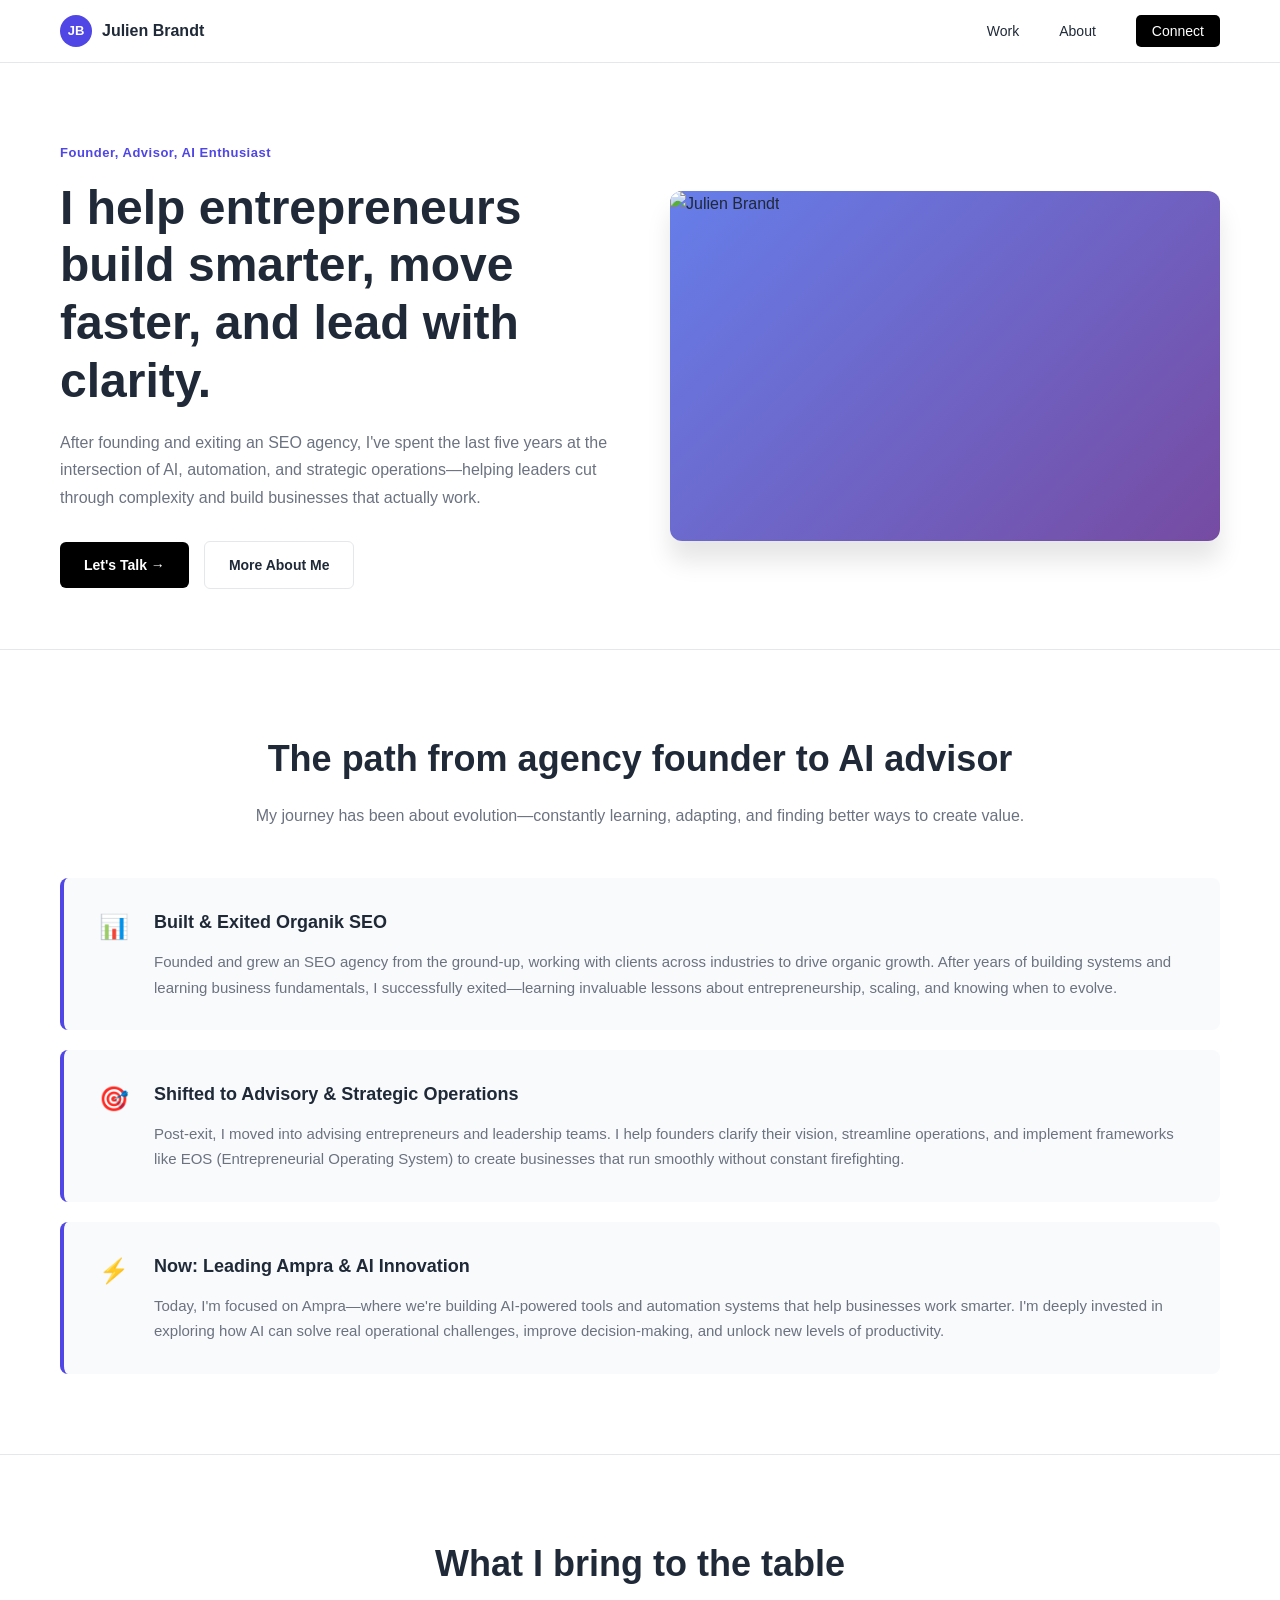
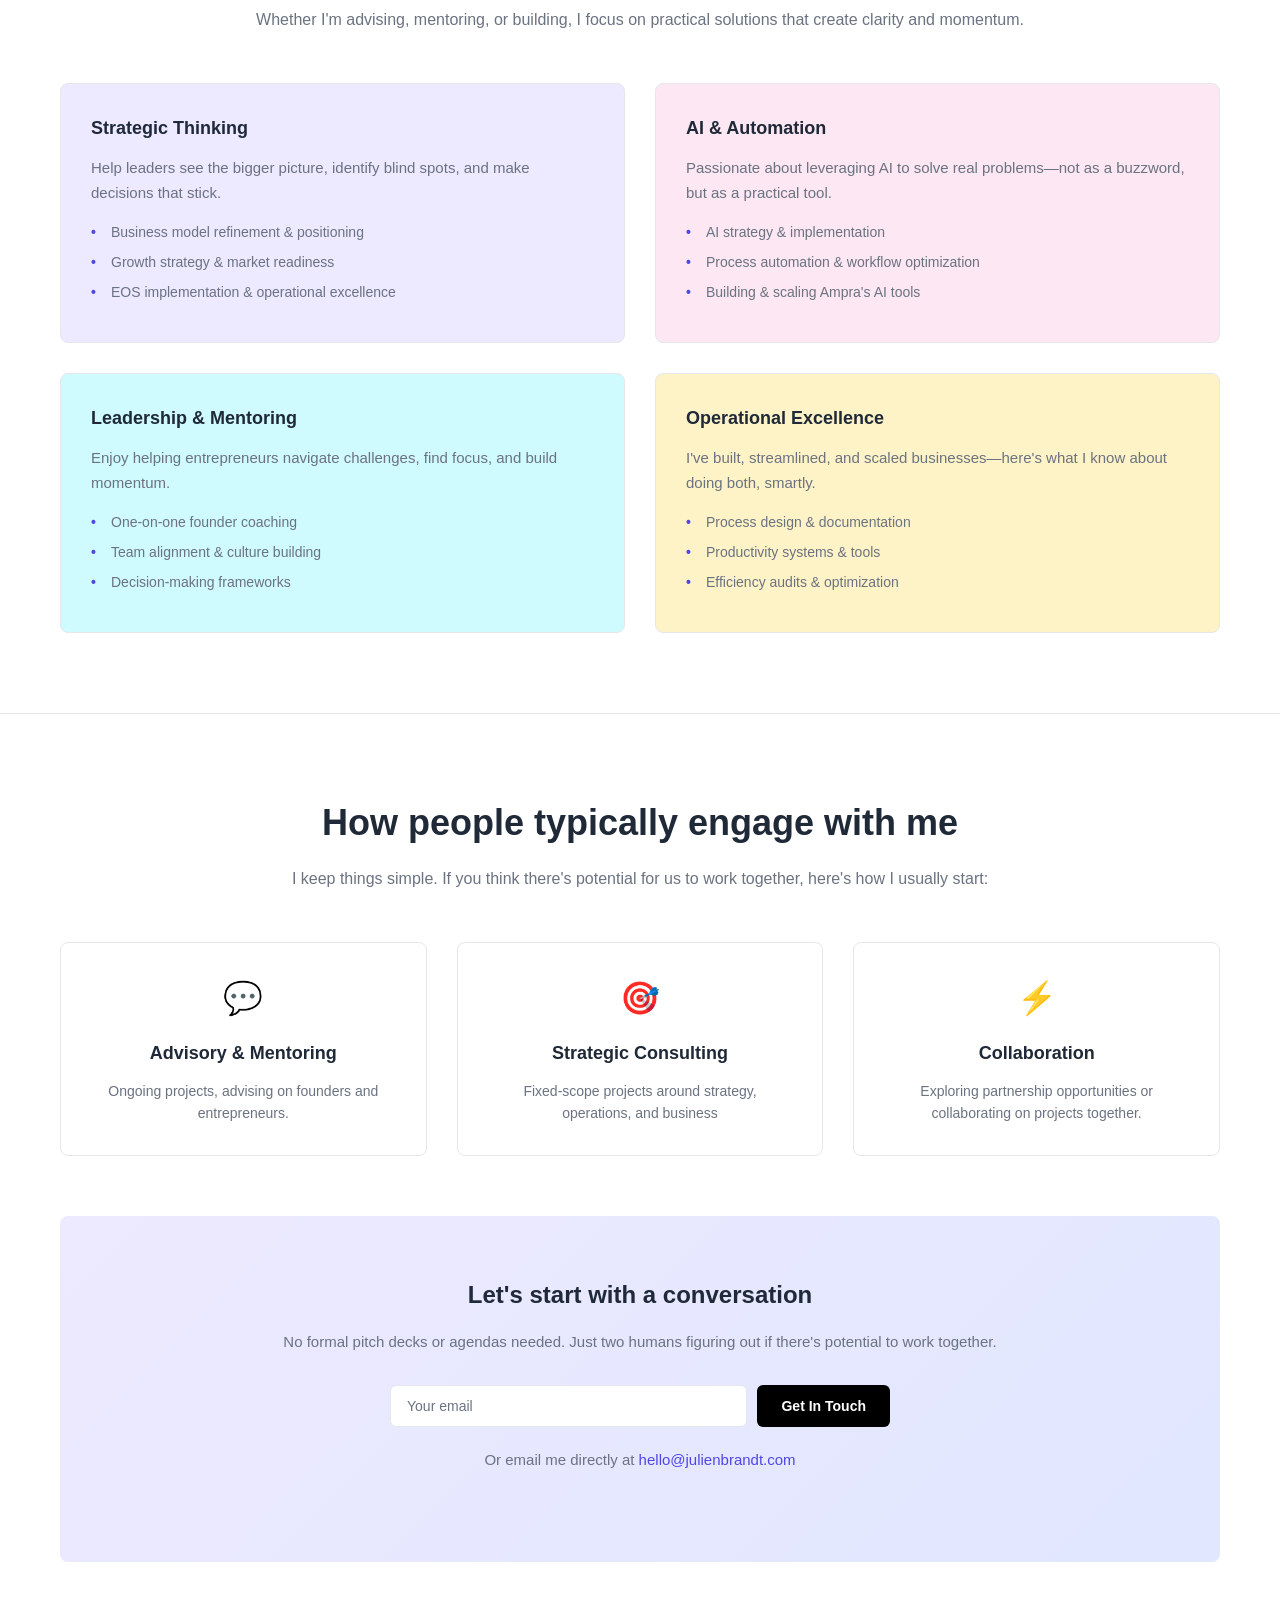
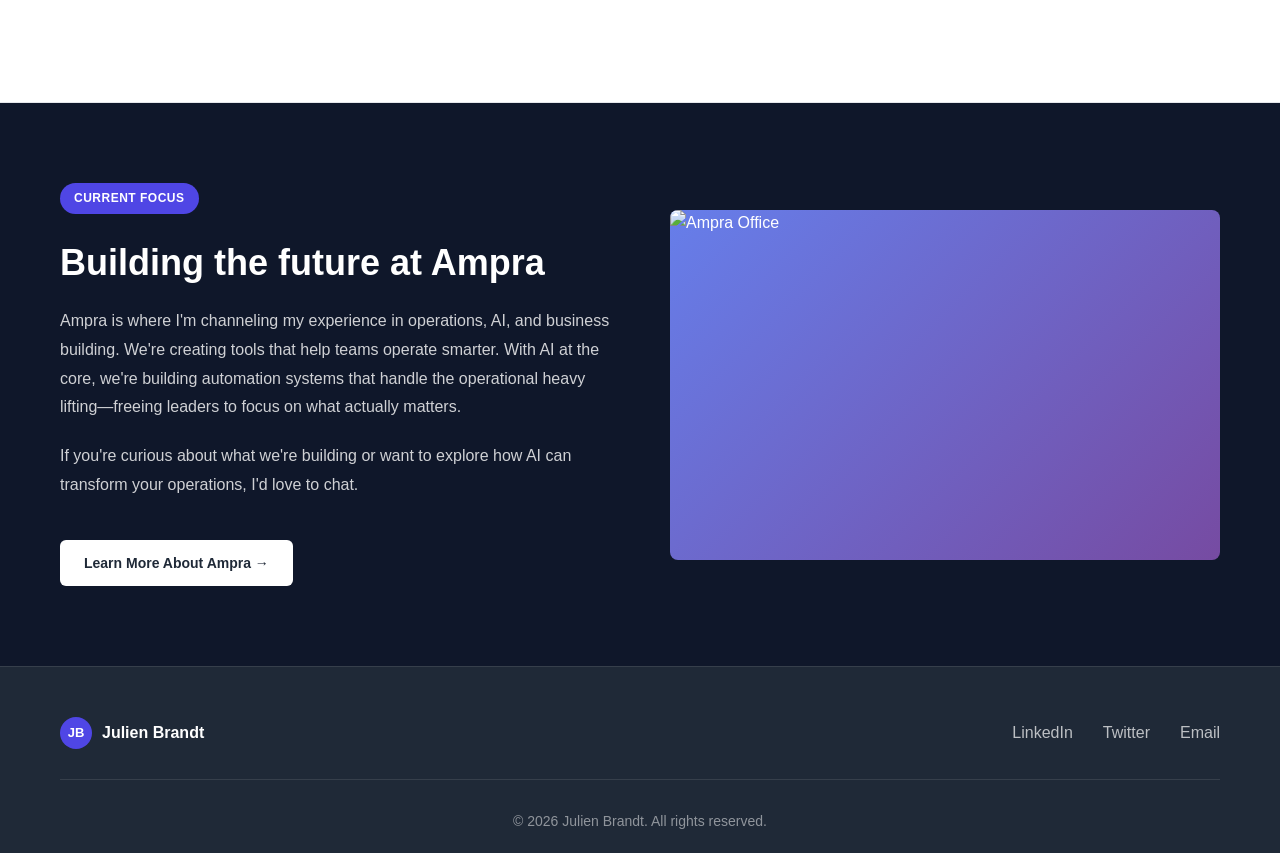
==== commit d42cb461: "Revamp index.html for personal branding and navigation Updated the title and modified the layout to " ====
--- a/index.html
+++ b/index.html
@@ -3,58 +3,206 @@
 <head>
     <meta charset="UTF-8">
     <meta name="viewport" content="width=device-width, initial-scale=1.0">
-    <title>Home - Organik SEO</title>
+    <title>Julien Brandt - Founder, Advisor, AI Enthusiast</title>
     <link rel="stylesheet" href="styles.css">
 </head>
 <body>
-    <header>
-        <section class="hero">
-            <h1>Welcome to Organik SEO</h1>
-            <p>Your partner in elevating your online presence!</p>
-            <button>Get Started</button>
-        </section>
-    </header>
-    <main>
-        <section class="trusted-partners">
-            <h2>Trusted by Leading Brands</h2>
-            <div class="logos">
-                <img src="partner1.png" alt="Partner 1">
-                <img src="partner2.png" alt="Partner 2">
-                <img src="partner3.png" alt="Partner 3">
-            </div>
-        </section>
-        <section class="three-pillars">
-            <h2>Our Three Pillars</h2>
-            <div class="pillar">
-                <h3>Transparency</h3>
-                <p>We believe in clear communication.</p>
-            </div>
-            <div class="pillar">
-                <h3>Results-Driven</h3>
-                <p>Your success is our priority.</p>
-            </div>
-            <div class="pillar">
-                <h3>Supportive</h3>
-                <p>We're here for you every step of the way.</p>
-            </div>
-        </section>
-        <section class="strategic-partners">
-            <h2>Strategic Partnerships</h2>
-            <p>Working with the best for the best.</p>
-            <div class="partners">
-                <img src="strategic-partner1.png" alt="Strategic Partner 1">
-                <img src="strategic-partner2.png" alt="Strategic Partner 2">
-            </div>
-        </section>
-        <section class="email-cta">
-            <h2>Stay Updated</h2>
-            <p>Subscribe to our newsletter for the latest insights!</p>
-            <input type="email" placeholder="Enter your email">
-            <button>Subscribe</button>
-        </section>
-    </main>
-    <footer>
-        <p>© 2026 Organik SEO. All Rights Reserved.</p>
+    <!-- Navigation -->
+    <nav class="navbar">
+        <div class="container">
+            <div class="nav-wrapper">
+                <a href="#" class="logo">
+                    <span class="logo-circle">JB</span>
+                    <span>Julien Brandt</span>
+                </a>
+                <ul class="nav-menu">
+                    <li><a href="#journey">Work</a></li>
+                    <li><a href="#what-i-do">About</a></li>
+                    <li><a href="#connect" class="btn-connect">Connect</a></li>
+                </ul>
+            </div>
+        </div>
+    </nav>
+
+    <!-- Hero Section -->
+    <section class="hero">
+        <div class="container">
+            <div class="hero-content">
+                <span class="tagline">Founder, Advisor, AI Enthusiast</span>
+                <h1>I help entrepreneurs build smarter, move faster, and lead with clarity.</h1>
+                <p class="hero-subtitle">
+                    After founding and exiting an SEO agency, I've spent the last five years at the intersection of AI, automation, and strategic operations—helping leaders cut through complexity and build businesses that actually work.
+                </p>
+                <div class="cta-group">
+                    <a href="#connect" class="btn btn-primary">Let's Talk →</a>
+                    <a href="#journey" class="btn btn-secondary">More About Me</a>
+                </div>
+            </div>
+            <div class="hero-image">
+                <img src="julien-photo.jpg" alt="Julien Brandt">
+            </div>
+        </div>
+    </section>
+
+    <!-- Journey Section -->
+    <section class="journey" id="journey">
+        <div class="container">
+            <h2>The path from agency founder to AI advisor</h2>
+            <p class="section-subtitle">My journey has been about evolution—constantly learning, adapting, and finding better ways to create value.</p>
+            
+            <div class="timeline">
+                <div class="timeline-item">
+                    <div class="timeline-icon">📊</div>
+                    <div>
+                        <h3>Built & Exited Organik SEO</h3>
+                        <p>Founded and grew an SEO agency from the ground-up, working with clients across industries to drive organic growth. After years of building systems and learning business fundamentals, I successfully exited—learning invaluable lessons about entrepreneurship, scaling, and knowing when to evolve.</p>
+                    </div>
+                </div>
+
+                <div class="timeline-item">
+                    <div class="timeline-icon">🎯</div>
+                    <div>
+                        <h3>Shifted to Advisory & Strategic Operations</h3>
+                        <p>Post-exit, I moved into advising entrepreneurs and leadership teams. I help founders clarify their vision, streamline operations, and implement frameworks like EOS (Entrepreneurial Operating System) to create businesses that run smoothly without constant firefighting.</p>
+                    </div>
+                </div>
+
+                <div class="timeline-item">
+                    <div class="timeline-icon">⚡</div>
+                    <div>
+                        <h3>Now: Leading Ampra & AI Innovation</h3>
+                        <p>Today, I'm focused on Ampra—where we're building AI-powered tools and automation systems that help businesses work smarter. I'm deeply invested in exploring how AI can solve real operational challenges, improve decision-making, and unlock new levels of productivity.</p>
+                    </div>
+                </div>
+            </div>
+        </div>
+    </section>
+
+    <!-- What I Do Section -->
+    <section class="what-i-do" id="what-i-do">
+        <div class="container">
+            <h2>What I bring to the table</h2>
+            <p class="section-subtitle">Whether I'm advising, mentoring, or building, I focus on practical solutions that create clarity and momentum.</p>
+            
+            <div class="skills-grid">
+                <div class="skill-card">
+                    <h3>Strategic Thinking</h3>
+                    <p>Help leaders see the bigger picture, identify blind spots, and make decisions that stick.</p>
+                    <ul>
+                        <li>Business model refinement & positioning</li>
+                        <li>Growth strategy & market readiness</li>
+                        <li>EOS implementation & operational excellence</li>
+                    </ul>
+                </div>
+
+                <div class="skill-card">
+                    <h3>AI & Automation</h3>
+                    <p>Passionate about leveraging AI to solve real problems—not as a buzzword, but as a practical tool.</p>
+                    <ul>
+                        <li>AI strategy & implementation</li>
+                        <li>Process automation & workflow optimization</li>
+                        <li>Building & scaling Ampra's AI tools</li>
+                    </ul>
+                </div>
+
+                <div class="skill-card">
+                    <h3>Leadership & Mentoring</h3>
+                    <p>Enjoy helping entrepreneurs navigate challenges, find focus, and build momentum.</p>
+                    <ul>
+                        <li>One-on-one founder coaching</li>
+                        <li>Team alignment & culture building</li>
+                        <li>Decision-making frameworks</li>
+                    </ul>
+                </div>
+
+                <div class="skill-card">
+                    <h3>Operational Excellence</h3>
+                    <p>I've built, streamlined, and scaled businesses—here's what I know about doing both, smartly.</p>
+                    <ul>
+                        <li>Process design & documentation</li>
+                        <li>Productivity systems & tools</li>
+                        <li>Efficiency audits & optimization</li>
+                    </ul>
+                </div>
+            </div>
+        </div>
+    </section>
+
+    <!-- Engagement Section -->
+    <section class="engagement">
+        <div class="container">
+            <h2>How people typically engage with me</h2>
+            <p class="section-subtitle">I keep things simple. If you think there's potential for us to work together, here's how I usually start:</p>
+            
+            <div class="engagement-grid">
+                <div class="engagement-card">
+                    <div class="engagement-icon">💬</div>
+                    <h3>Advisory & Mentoring</h3>
+                    <p>Ongoing projects, advising on founders and entrepreneurs.</p>
+                </div>
+
+                <div class="engagement-card">
+                    <div class="engagement-icon">🎯</div>
+                    <h3>Strategic Consulting</h3>
+                    <p>Fixed-scope projects around strategy, operations, and business</p>
+                </div>
+
+                <div class="engagement-card">
+                    <div class="engagement-icon">⚡</div>
+                    <h3>Collaboration</h3>
+                    <p>Exploring partnership opportunities or collaborating on projects together.</p>
+                </div>
+            </div>
+
+            <!-- CTA Card -->
+            <div class="cta-card" id="connect">
+                <h3>Let's start with a conversation</h3>
+                <p>No formal pitch decks or agendas needed. Just two humans figuring out if there's potential to work together.</p>
+                
+                <form class="cta-form" id="contactForm">
+                    <input type="email" placeholder="Your email" required>
+                    <button type="submit" class="btn btn-primary">Get In Touch</button>
+                </form>
+                
+                <p class="cta-note">Or email me directly at <a href="mailto:hello@julienbrandt.com">hello@julienbrandt.com</a></p>
+            </div>
+        </div>
+    </section>
+
+    <!-- Ampra Section -->
+    <section class="ampra">
+        <div class="container">
+            <div class="ampra-content">
+                <span class="badge">Current Focus</span>
+                <h2>Building the future at Ampra</h2>
+                <p>Ampra is where I'm channeling my experience in operations, AI, and business building. We're creating tools that help teams operate smarter. With AI at the core, we're building automation systems that handle the operational heavy lifting—freeing leaders to focus on what actually matters.</p>
+                <p>If you're curious about what we're building or want to explore how AI can transform your operations, I'd love to chat.</p>
+                <a href="#" class="btn btn-secondary">Learn More About Ampra →</a>
+            </div>
+            <div class="ampra-image">
+                <img src="https://via.placeholder.com/400x350" alt="Ampra Office">
+            </div>
+        </div>
+    </section>
+
+    <!-- Footer -->
+    <footer class="footer">
+        <div class="container">
+            <div class="footer-content">
+                <div class="footer-brand">
+                    <span class="logo-circle">JB</span>
+                    <span>Julien Brandt</span>
+                </div>
+                <div class="footer-links">
+                    <a href="#linkedin">LinkedIn</a>
+                    <a href="#twitter">Twitter</a>
+                    <a href="mailto:hello@julienbrandt.com">Email</a>
+                </div>
+            </div>
+            <p class="footer-bottom">© 2026 Julien Brandt. All rights reserved.</p>
+        </div>
     </footer>
+
+    <script src="script.js"></script>
 </body>
 </html>
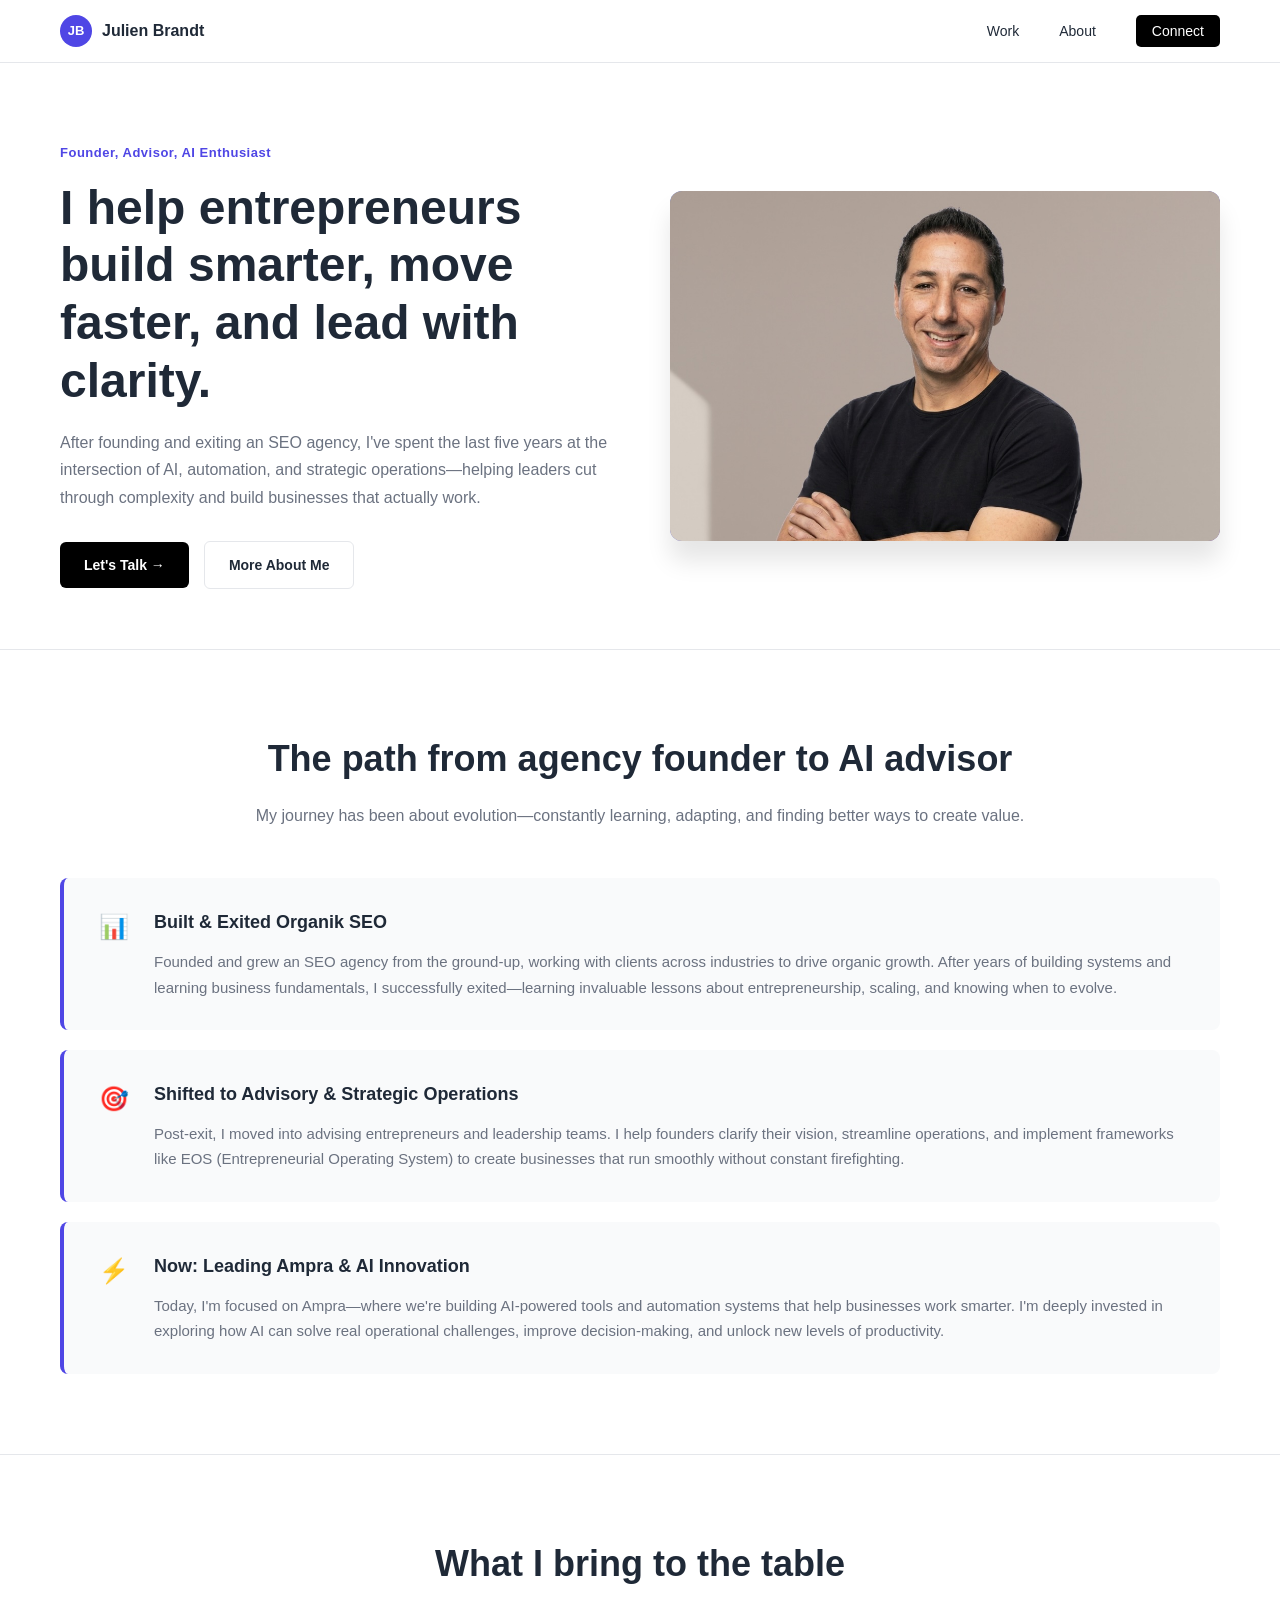
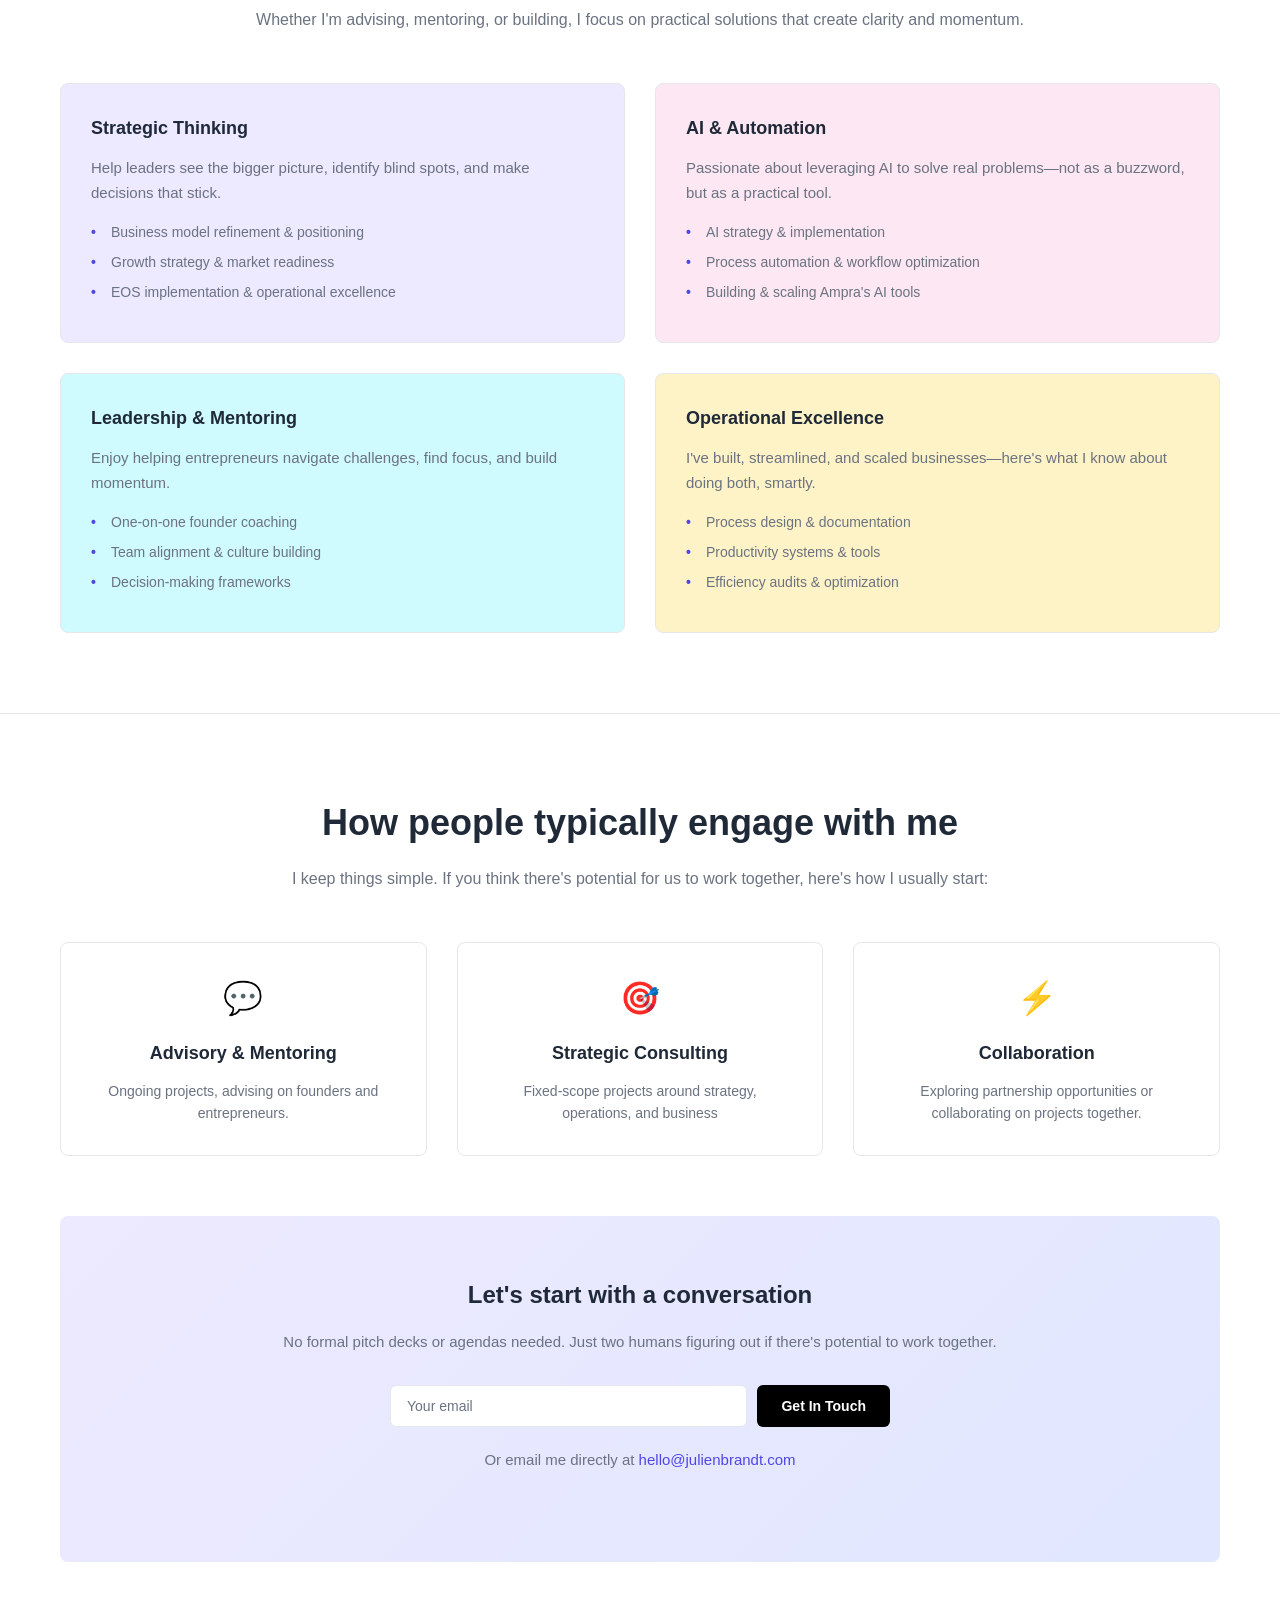
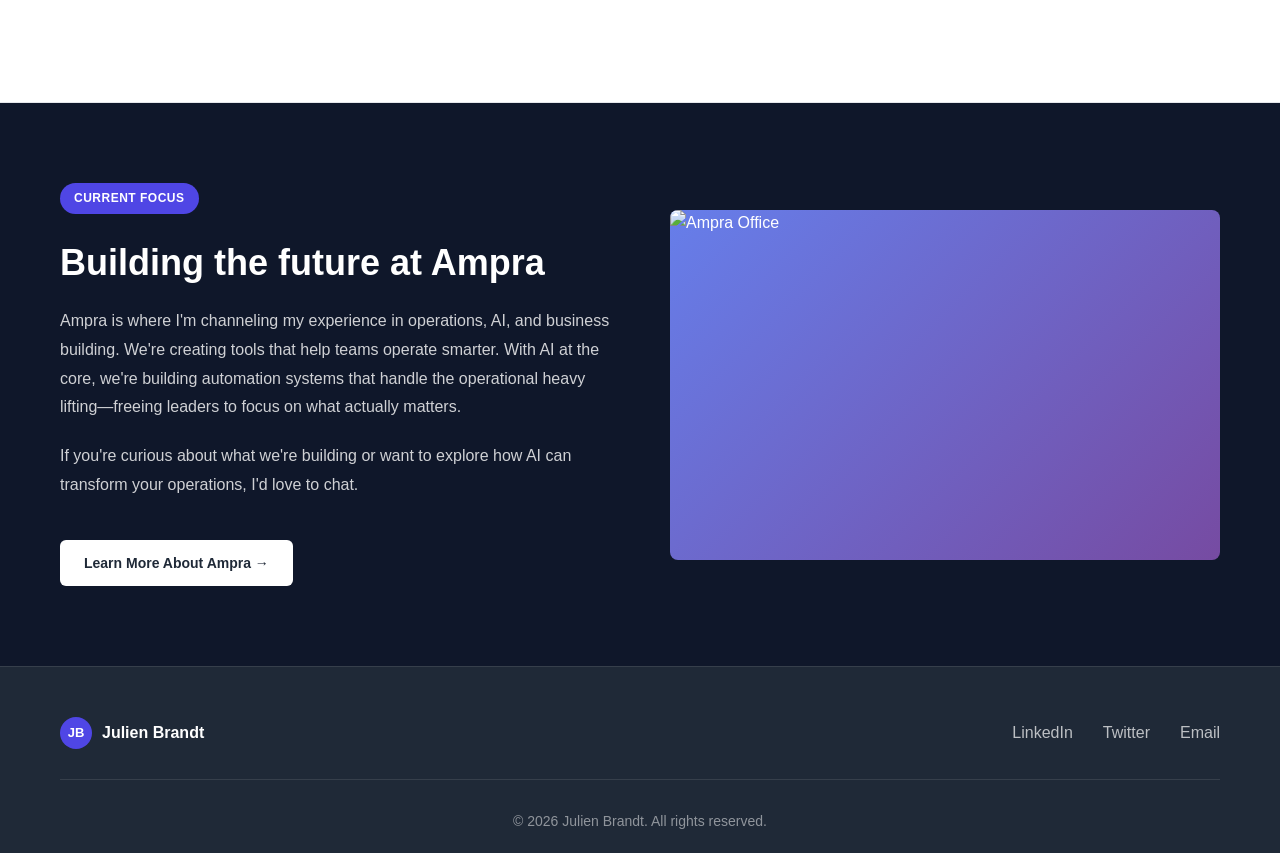
==== commit dbd33b5a: "Update link to Ampra website in index.html" ====
--- a/index.html
+++ b/index.html
@@ -177,7 +177,7 @@
                 <h2>Building the future at Ampra</h2>
                 <p>Ampra is where I'm channeling my experience in operations, AI, and business building. We're creating tools that help teams operate smarter. With AI at the core, we're building automation systems that handle the operational heavy lifting—freeing leaders to focus on what actually matters.</p>
                 <p>If you're curious about what we're building or want to explore how AI can transform your operations, I'd love to chat.</p>
-                <a href="#" class="btn btn-secondary">Learn More About Ampra →</a>
+                <a href="https://www.ampra.ai/" class="btn btn-secondary">Learn More About Ampra →</a>
             </div>
             <div class="ampra-image">
                 <img src="https://via.placeholder.com/400x350" alt="Ampra Office">
--- a/styles.css
+++ b/styles.css
@@ -1 +1 @@
-/* ========== GLOBAL STYLES ========== */ :root { --primary-blue: #4f46e5; --dark-bg: #0f172a; --text-dark: #1f2937; --text-light: #6b7280; --border-color: #e5e7eb; --bg-light: #f9fafb; --bg-purple-light: #ede9fe; --bg-pink-light: #fce7f3; --bg-cyan-light: #cffafe; --bg-amber-light: #fef3c7; --transition: all 0.3s ease; } * { margin: 0; padding: 0; box-sizing: border-box; } html { scroll-behavior: smooth; } body { font-family: -apple-system, BlinkMacSystemFont, 'Segoe UI', Roboto, 'Helvetica Neue', Arial, sans-serif; color: var(--text-dark); line-height: 1.6; background: #ffffff; } .container { max-width: 1200px; margin: 0 auto; padding: 0 20px; } /* ========== NAVIGATION ========== */ .navbar { position: sticky; top: 0; background: rgba(255, 255, 255, 0.95); backdrop-filter: blur(10px); border-bottom: 1px solid var(--border-color); z-index: 100; padding: 15px 0; } .nav-wrapper { display: flex; justify-content: space-between; align-items: center; } .logo { display: flex; align-items: center; gap: 10px; font-weight: 600; color: var(--text-dark); text-decoration: none; } .logo-circle { width: 32px; height: 32px; border-radius: 50%; background: var(--primary-blue); color: white; display: flex; align-items: center; justify-content: center; font-size: 13px; font-weight: bold; } .nav-menu { display: flex; gap: 40px; list-style: none; align-items: center; } .nav-menu a { color: var(--text-dark); text-decoration: none; font-size: 14px; font-weight: 500; transition: var(--transition); } .nav-menu a:hover { color: var(--primary-blue); } .btn-connect { background: #000000 !important; color: white !important; padding: 8px 16px !important; border-radius: 5px; font-size: 13px; font-weight: 600; } .btn-connect:hover { background: var(--primary-blue) !important; } /* ========== HERO SECTION ========== */ .hero { padding: 80px 0 60px; } .hero .container { display: grid; grid-template-columns: 1fr 1fr; gap: 60px; align-items: center; } .hero-content { display: flex; flex-direction: column; } .tagline { color: var(--primary-blue); font-size: 13px; font-weight: 600; margin-bottom: 15px; letter-spacing: 0.5px; } .hero h1 { font-size: 48px; line-height: 1.2; margin-bottom: 20px; color: var(--text-dark); font-weight: 700; } .hero-subtitle { font-size: 16px; color: var(--text-light); line-height: 1.7; margin-bottom: 30px; } .cta-group { display: flex; gap: 15px; align-items: center; } .hero-image { width: 100%; height: 350px; background: linear-gradient(135deg, #667eea 0%, #764ba2 100%); border-radius: 12px; overflow: hidden; box-shadow: 0 20px 25px rgba(0, 0, 0, 0.1); } .hero-image img { width: 100%; height: 100%; object-fit: cover; } /* ========== BUTTONS ========== */ .btn { display: inline-block; padding: 12px 24px; border-radius: 6px; text-decoration: none; font-weight: 600; transition: var(--transition); border: none; cursor: pointer; font-size: 14px; } .btn-primary { background: #000000; color: white; } .btn-primary:hover { background: var(--primary-blue); transform: translateY(-2px); } .btn-secondary { background: transparent; color: var(--text-dark); border: 1px solid var(--border-color); } .btn-secondary:hover { border-color: var(--primary-blue); color: var(--primary-blue); } /* ========== SECTIONS ========== */ section { padding: 80px 0; border-bottom: 1px solid var(--border-color); } section:last-of-type { border-bottom: none; } h2 { font-size: 36px; font-weight: 700; margin-bottom: 15px; color: var(--text-dark); text-align: center; } .section-subtitle { font-size: 16px; color: var(--text-light); text-align: center; margin-bottom: 50px; } /* ========== JOURNEY SECTION ========== */ .journey { background: white; } .timeline { display: grid; gap: 20px; margin-top: 50px; } .timeline-item { background: var(--bg-light); padding: 30px; border-radius: 8px; border-left: 4px solid var(--primary-blue); display: flex; gap: 20px; transition: var(--transition); } .timeline-item:hover { box-shadow: 0 4px 12px rgba(0, 0, 0, 0.08); transform: translateX(5px); } .timeline-icon { font-size: 24px; min-width: 40px; text-align: center; } .timeline-item h3 { font-size: 18px; margin-bottom: 12px; color: var(--text-dark); } .timeline-item p { color: var(--text-light); line-height: 1.7; font-size: 15px; } /* ========== SKILLS GRID ========== */ .skills-grid { display: grid; grid-template-columns: repeat(2, 1fr); gap: 30px; margin-top: 50px; } .skill-card { padding: 30px; border-radius: 8px; border: 1px solid var(--border-color); transition: var(--transition); } .skill-card:nth-child(1) { background: var(--bg-purple-light); } .skill-card:nth-child(2) { background: var(--bg-pink-light); } .skill-card:nth-child(3) { background: var(--bg-cyan-light); } .skill-card:nth-child(4) { background: var(--bg-amber-light); } .skill-card:hover { box-shadow: 0 4px 12px rgba(0, 0, 0, 0.08); } .skill-card h3 { font-size: 18px; margin-bottom: 12px; color: var(--text-dark); font-weight: 700; } .skill-card p { color: var(--text-light); font-size: 15px; line-height: 1.7; margin-bottom: 15px; } .skill-card ul { list-style: none; padding-left: 0; } .skill-card li { color: var(--text-light); font-size: 14px; margin-bottom: 8px; padding-left: 20px; position: relative; } .skill-card li:before { content: "•"; position: absolute; left: 0; color: var(--primary-blue); font-weight: bold; } /* ========== ENGAGEMENT SECTION ========== */ .engagement { background: white; } .engagement-grid { display: grid; grid-template-columns: repeat(3, 1fr); gap: 30px; margin-top: 50px; margin-bottom: 60px; } .engagement-card { background: white; padding: 30px; border-radius: 8px; text-align: center; transition: var(--transition); border: 1px solid var(--border-color); } .engagement-card:hover { box-shadow: 0 4px 12px rgba(0, 0, 0, 0.08); } .engagement-icon { font-size: 32px; margin-bottom: 15px; } .engagement-card h3 { font-size: 18px; margin-bottom: 12px; color: var(--text-dark); } .engagement-card p { color: var(--text-light); font-size: 14px; line-height: 1.6; } /* ========== CTA CARD ========== */ .cta-card { background: linear-gradient(135deg, #ede9fe 0%, #e0e7ff 100%); padding: 60px; border-radius: 8px; text-align: center; margin-bottom: 60px; } .cta-card h3 { font-size: 24px; margin-bottom: 15px; color: var(--text-dark); } .cta-card p { color: var(--text-light); font-size: 15px; margin-bottom: 30px; line-height: 1.7; } .cta-form { display: flex; gap: 10px; max-width: 500px; margin: 0 auto 20px; } .cta-form input { flex: 1; border: 1px solid var(--border-color); background: white; padding: 12px 16px; font-size: 14px; outline: none; border-radius: 6px; color: var(--text-dark); } .cta-form input::placeholder { color: var(--text-light); } .cta-form button { padding: 12px 24px; } .cta-note { font-size: 14px; color: var(--text-light); } .cta-note a { color: var(--primary-blue); text-decoration: none; font-weight: 500; } .cta-note a:hover { text-decoration: underline; } /* ========== AMPRA SECTION ========== */ .ampra { background: var(--dark-bg); color: white; } .ampra .container { display: grid; grid-template-columns: 1fr 1fr; gap: 60px; align-items: center; } .ampra-content { display: flex; flex-direction: column; } .badge { display: inline-block; background: var(--primary-blue); color: white; padding: 6px 14px; border-radius: 20px; font-size: 12px; font-weight: 600; margin-bottom: 20px; text-transform: uppercase; letter-spacing: 0.5px; width: fit-content; } .ampra h2 { text-align: left; color: white; font-size: 36px; } .ampra p { color: rgba(255, 255, 255, 0.8); font-size: 16px; line-height: 1.8; margin-bottom: 20px; } .ampra .btn-secondary { background: white; color: var(--text-dark); border: none; width: fit-content; margin-top: 20px; } .ampra .btn-secondary:hover { background: var(--bg-light); } .ampra-image { width: 100%; height: 350px; background: linear-gradient(135deg, #667eea 0%, #764ba2 100%); border-radius: 8px; overflow: hidden; } .ampra-image img { width: 100%; height: 100%; object-fit: cover; } /* ========== FOOTER ========== */ .footer { background: var(--text-dark); color: white; padding: 50px 0 20px; border-top: 1px solid rgba(255, 255, 255, 0.1); } .footer-content { display: flex; justify-content: space-between; align-items: center; margin-bottom: 30px; padding-bottom: 30px; border-bottom: 1px solid rgba(255, 255, 255, 0.1); } .footer-brand { display: flex; align-items: center; gap: 10px; font-weight: 600; } .footer-brand .logo-circle { background: var(--primary-blue); } .footer-links { display: flex; gap: 30px; } .footer-links a { color: rgba(255, 255, 255, 0.7); text-decoration: none; transition: var(--transition); } .footer-links a:hover { color: white; } .footer-bottom { text-align: center; color: rgba(255, 255, 255, 0.5); font-size: 14px; } /* ========== RESPONSIVE ========== */ @media (max-width: 768px) { .nav-menu { gap: 20px; font-size: 13px; } .hero .container { grid-template-columns: 1fr; gap: 40px; } .hero h1 { font-size: 32px; } h2 { font-size: 28px; } .skills-grid, .engagement-grid { grid-template-columns: 1fr; } .ampra .container { grid-template-columns: 1fr; gap: 40px; } .cta-form { flex-direction: column; } .cta-form button { width: 100%; } .footer-content { flex-direction: column; gap: 20px; text-align: center; } .footer-links { flex-direction: column; gap: 15px; } .cta-card { padding: 40px 20px; } section { padding: 50px 0; } } @media (max-width: 480px) { .hero h1 { font-size: 24px; } .nav-menu { gap: 10px; } h2 { font-size: 24px; } .btn { padding: 10px 20px; font-size: 13px; } .cta-group { flex-direction: column; width: 100%; } .cta-group .btn { width: 100%; text-align: center; } }
+/* ========== GLOBAL STYLES ========== */ :root { --primary-blue: #4f46e5; --dark-bg: #0f172a; --text-dark: #1f2937; --text-light: #6b7280; --border-color: #e5e7eb; --bg-light: #f9fafb; --bg-purple-light: #ede9fe; --bg-pink-light: #fce7f3; --bg-cyan-light: #cffafe; --bg-amber-light: #fef3c7; --transition: all 0.3s ease; } * { margin: 0; padding: 0; box-sizing: border-box; } html { scroll-behavior: smooth; } body { font-family: -apple-system, BlinkMacSystemFont, 'Segoe UI', Roboto, 'Helvetica Neue', Arial, sans-serif; color: var(--text-dark); line-height: 1.6; background: #ffffff; } .container { max-width: 1200px; margin: 0 auto; padding: 0 20px; } /* ========== NAVIGATION ========== */ .navbar { position: sticky; top: 0; background: rgba(255, 255, 255, 0.95); backdrop-filter: blur(10px); border-bottom: 1px solid var(--border-color); z-index: 100; padding: 15px 0; } .nav-wrapper { display: flex; justify-content: space-between; align-items: center; } .logo { display: flex; align-items: center; gap: 10px; font-weight: 600; color: var(--text-dark); text-decoration: none; } .logo-circle { width: 32px; height: 32px; border-radius: 50%; background: var(--primary-blue); color: white; display: flex; align-items: center; justify-content: center; font-size: 13px; font-weight: bold; } .nav-menu { display: flex; gap: 40px; list-style: none; align-items: center; } .nav-menu a { color: var(--text-dark); text-decoration: none; font-size: 14px; font-weight: 500; transition: var(--transition); } .nav-menu a:hover { color: var(--primary-blue); } .btn-connect { background: #000000 !important; color: white !important; padding: 8px 16px !important; border-radius: 5px; font-size: 13px; font-weight: 600; } .btn-connect:hover { background: var(--primary-blue) !important; } /* ========== HERO SECTION ========== */ .hero { padding: 80px 0 60px; } .hero .container { display: grid; grid-template-columns: 1fr 1fr; gap: 60px; align-items: center; } .hero-content { display: flex; flex-direction: column; } .tagline { color: var(--primary-blue); font-size: 13px; font-weight: 600; margin-bottom: 15px; letter-spacing: 0.5px; } .hero h1 { font-size: 48px; line-height: 1.2; margin-bottom: 20px; color: var(--text-dark); font-weight: 700; } .hero-subtitle { font-size: 16px; color: var(--text-light); line-height: 1.7; margin-bottom: 30px; } .cta-group { display: flex; gap: 15px; align-items: center; } .hero-image { width: 100%; height: 350px; background: linear-gradient(135deg, #667eea 0%, #764ba2 100%); border-radius: 12px; overflow: hidden; box-shadow: 0 20px 25px rgba(0, 0, 0, 0.1); } .hero-image img { width: 100%; height: 100%; object-fit: cover; object-position: center top; } /* ========== BUTTONS ========== */ .btn { display: inline-block; padding: 12px 24px; border-radius: 6px; text-decoration: none; font-weight: 600; transition: var(--transition); border: none; cursor: pointer; font-size: 14px; } .btn-primary { background: #000000; color: white; } .btn-primary:hover { background: var(--primary-blue); transform: translateY(-2px); } .btn-secondary { background: transparent; color: var(--text-dark); border: 1px solid var(--border-color); } .btn-secondary:hover { border-color: var(--primary-blue); color: var(--primary-blue); } /* ========== SECTIONS ========== */ section { padding: 80px 0; border-bottom: 1px solid var(--border-color); } section:last-of-type { border-bottom: none; } h2 { font-size: 36px; font-weight: 700; margin-bottom: 15px; color: var(--text-dark); text-align: center; } .section-subtitle { font-size: 16px; color: var(--text-light); text-align: center; margin-bottom: 50px; } /* ========== JOURNEY SECTION ========== */ .journey { background: white; } .timeline { display: grid; gap: 20px; margin-top: 50px; } .timeline-item { background: var(--bg-light); padding: 30px; border-radius: 8px; border-left: 4px solid var(--primary-blue); display: flex; gap: 20px; transition: var(--transition); } .timeline-item:hover { box-shadow: 0 4px 12px rgba(0, 0, 0, 0.08); transform: translateX(5px); } .timeline-icon { font-size: 24px; min-width: 40px; text-align: center; } .timeline-item h3 { font-size: 18px; margin-bottom: 12px; color: var(--text-dark); } .timeline-item p { color: var(--text-light); line-height: 1.7; font-size: 15px; } /* ========== SKILLS GRID ========== */ .skills-grid { display: grid; grid-template-columns: repeat(2, 1fr); gap: 30px; margin-top: 50px; } .skill-card { padding: 30px; border-radius: 8px; border: 1px solid var(--border-color); transition: var(--transition); } .skill-card:nth-child(1) { background: var(--bg-purple-light); } .skill-card:nth-child(2) { background: var(--bg-pink-light); } .skill-card:nth-child(3) { background: var(--bg-cyan-light); } .skill-card:nth-child(4) { background: var(--bg-amber-light); } .skill-card:hover { box-shadow: 0 4px 12px rgba(0, 0, 0, 0.08); } .skill-card h3 { font-size: 18px; margin-bottom: 12px; color: var(--text-dark); font-weight: 700; } .skill-card p { color: var(--text-light); font-size: 15px; line-height: 1.7; margin-bottom: 15px; } .skill-card ul { list-style: none; padding-left: 0; } .skill-card li { color: var(--text-light); font-size: 14px; margin-bottom: 8px; padding-left: 20px; position: relative; } .skill-card li:before { content: "•"; position: absolute; left: 0; color: var(--primary-blue); font-weight: bold; } /* ========== ENGAGEMENT SECTION ========== */ .engagement { background: white; } .engagement-grid { display: grid; grid-template-columns: repeat(3, 1fr); gap: 30px; margin-top: 50px; margin-bottom: 60px; } .engagement-card { background: white; padding: 30px; border-radius: 8px; text-align: center; transition: var(--transition); border: 1px solid var(--border-color); } .engagement-card:hover { box-shadow: 0 4px 12px rgba(0, 0, 0, 0.08); } .engagement-icon { font-size: 32px; margin-bottom: 15px; } .engagement-card h3 { font-size: 18px; margin-bottom: 12px; color: var(--text-dark); } .engagement-card p { color: var(--text-light); font-size: 14px; line-height: 1.6; } /* ========== CTA CARD ========== */ .cta-card { background: linear-gradient(135deg, #ede9fe 0%, #e0e7ff 100%); padding: 60px; border-radius: 8px; text-align: center; margin-bottom: 60px; } .cta-card h3 { font-size: 24px; margin-bottom: 15px; color: var(--text-dark); } .cta-card p { color: var(--text-light); font-size: 15px; margin-bottom: 30px; line-height: 1.7; } .cta-form { display: flex; gap: 10px; max-width: 500px; margin: 0 auto 20px; } .cta-form input { flex: 1; border: 1px solid var(--border-color); background: white; padding: 12px 16px; font-size: 14px; outline: none; border-radius: 6px; color: var(--text-dark); } .cta-form input::placeholder { color: var(--text-light); } .cta-form button { padding: 12px 24px; } .cta-note { font-size: 14px; color: var(--text-light); } .cta-note a { color: var(--primary-blue); text-decoration: none; font-weight: 500; } .cta-note a:hover { text-decoration: underline; } /* ========== AMPRA SECTION ========== */ .ampra { background: var(--dark-bg); color: white; } .ampra .container { display: grid; grid-template-columns: 1fr 1fr; gap: 60px; align-items: center; } .ampra-content { display: flex; flex-direction: column; } .badge { display: inline-block; background: var(--primary-blue); color: white; padding: 6px 14px; border-radius: 20px; font-size: 12px; font-weight: 600; margin-bottom: 20px; text-transform: uppercase; letter-spacing: 0.5px; width: fit-content; } .ampra h2 { text-align: left; color: white; font-size: 36px; } .ampra p { color: rgba(255, 255, 255, 0.8); font-size: 16px; line-height: 1.8; margin-bottom: 20px; } .ampra .btn-secondary { background: white; color: var(--text-dark); border: none; width: fit-content; margin-top: 20px; } .ampra .btn-secondary:hover { background: var(--bg-light); } .ampra-image { width: 100%; height: 350px; background: linear-gradient(135deg, #667eea 0%, #764ba2 100%); border-radius: 8px; overflow: hidden; } .ampra-image img { width: 100%; height: 100%; object-fit: cover; } /* ========== FOOTER ========== */ .footer { background: var(--text-dark); color: white; padding: 50px 0 20px; border-top: 1px solid rgba(255, 255, 255, 0.1); } .footer-content { display: flex; justify-content: space-between; align-items: center; margin-bottom: 30px; padding-bottom: 30px; border-bottom: 1px solid rgba(255, 255, 255, 0.1); } .footer-brand { display: flex; align-items: center; gap: 10px; font-weight: 600; } .footer-brand .logo-circle { background: var(--primary-blue); } .footer-links { display: flex; gap: 30px; } .footer-links a { color: rgba(255, 255, 255, 0.7); text-decoration: none; transition: var(--transition); } .footer-links a:hover { color: white; } .footer-bottom { text-align: center; color: rgba(255, 255, 255, 0.5); font-size: 14px; } /* ========== RESPONSIVE ========== */ @media (max-width: 768px) { .nav-menu { gap: 20px; font-size: 13px; } .hero .container { grid-template-columns: 1fr; gap: 40px; } .hero h1 { font-size: 32px; } h2 { font-size: 28px; } .skills-grid, .engagement-grid { grid-template-columns: 1fr; } .ampra .container { grid-template-columns: 1fr; gap: 40px; } .cta-form { flex-direction: column; } .cta-form button { width: 100%; } .footer-content { flex-direction: column; gap: 20px; text-align: center; } .footer-links { flex-direction: column; gap: 15px; } .cta-card { padding: 40px 20px; } section { padding: 50px 0; } } @media (max-width: 480px) { .hero h1 { font-size: 24px; } .nav-menu { gap: 10px; } h2 { font-size: 24px; } .btn { padding: 10px 20px; font-size: 13px; } .cta-group { flex-direction: column; width: 100%; } .cta-group .btn { width: 100%; text-align: center; } }
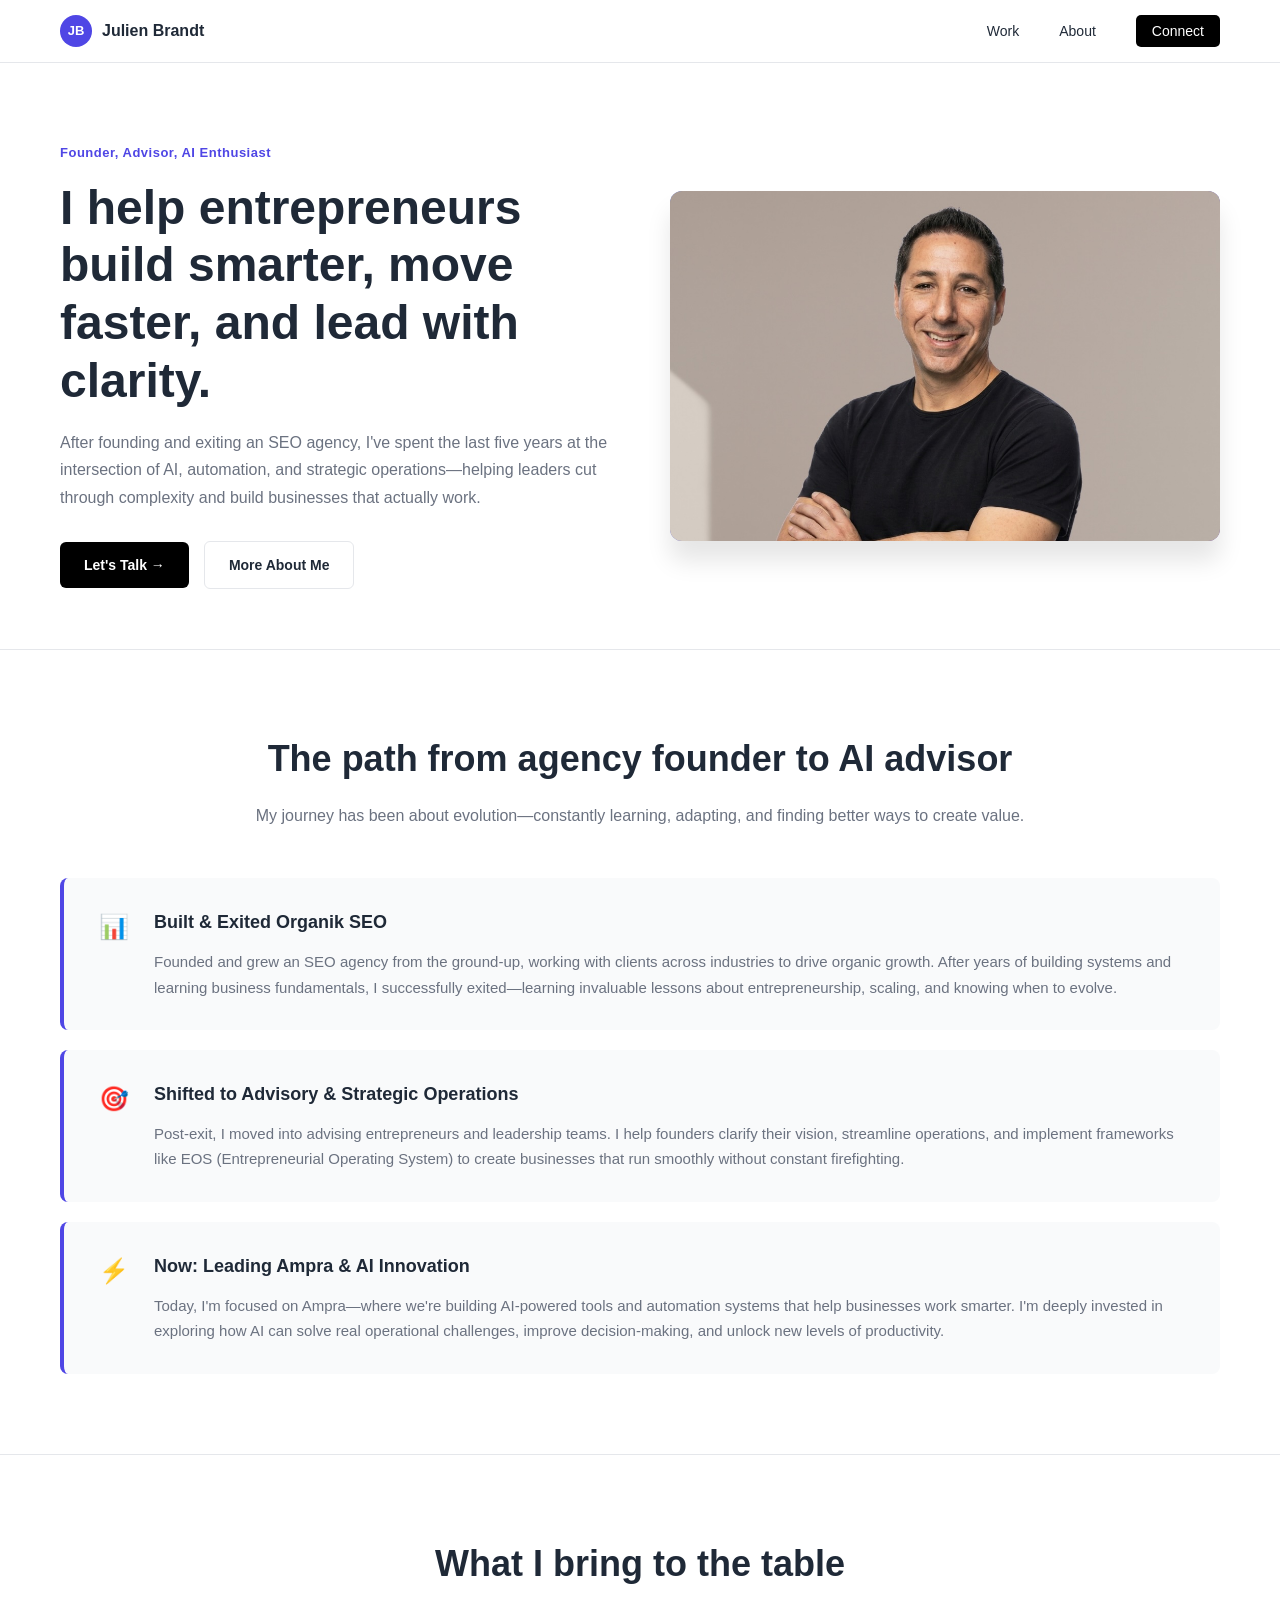
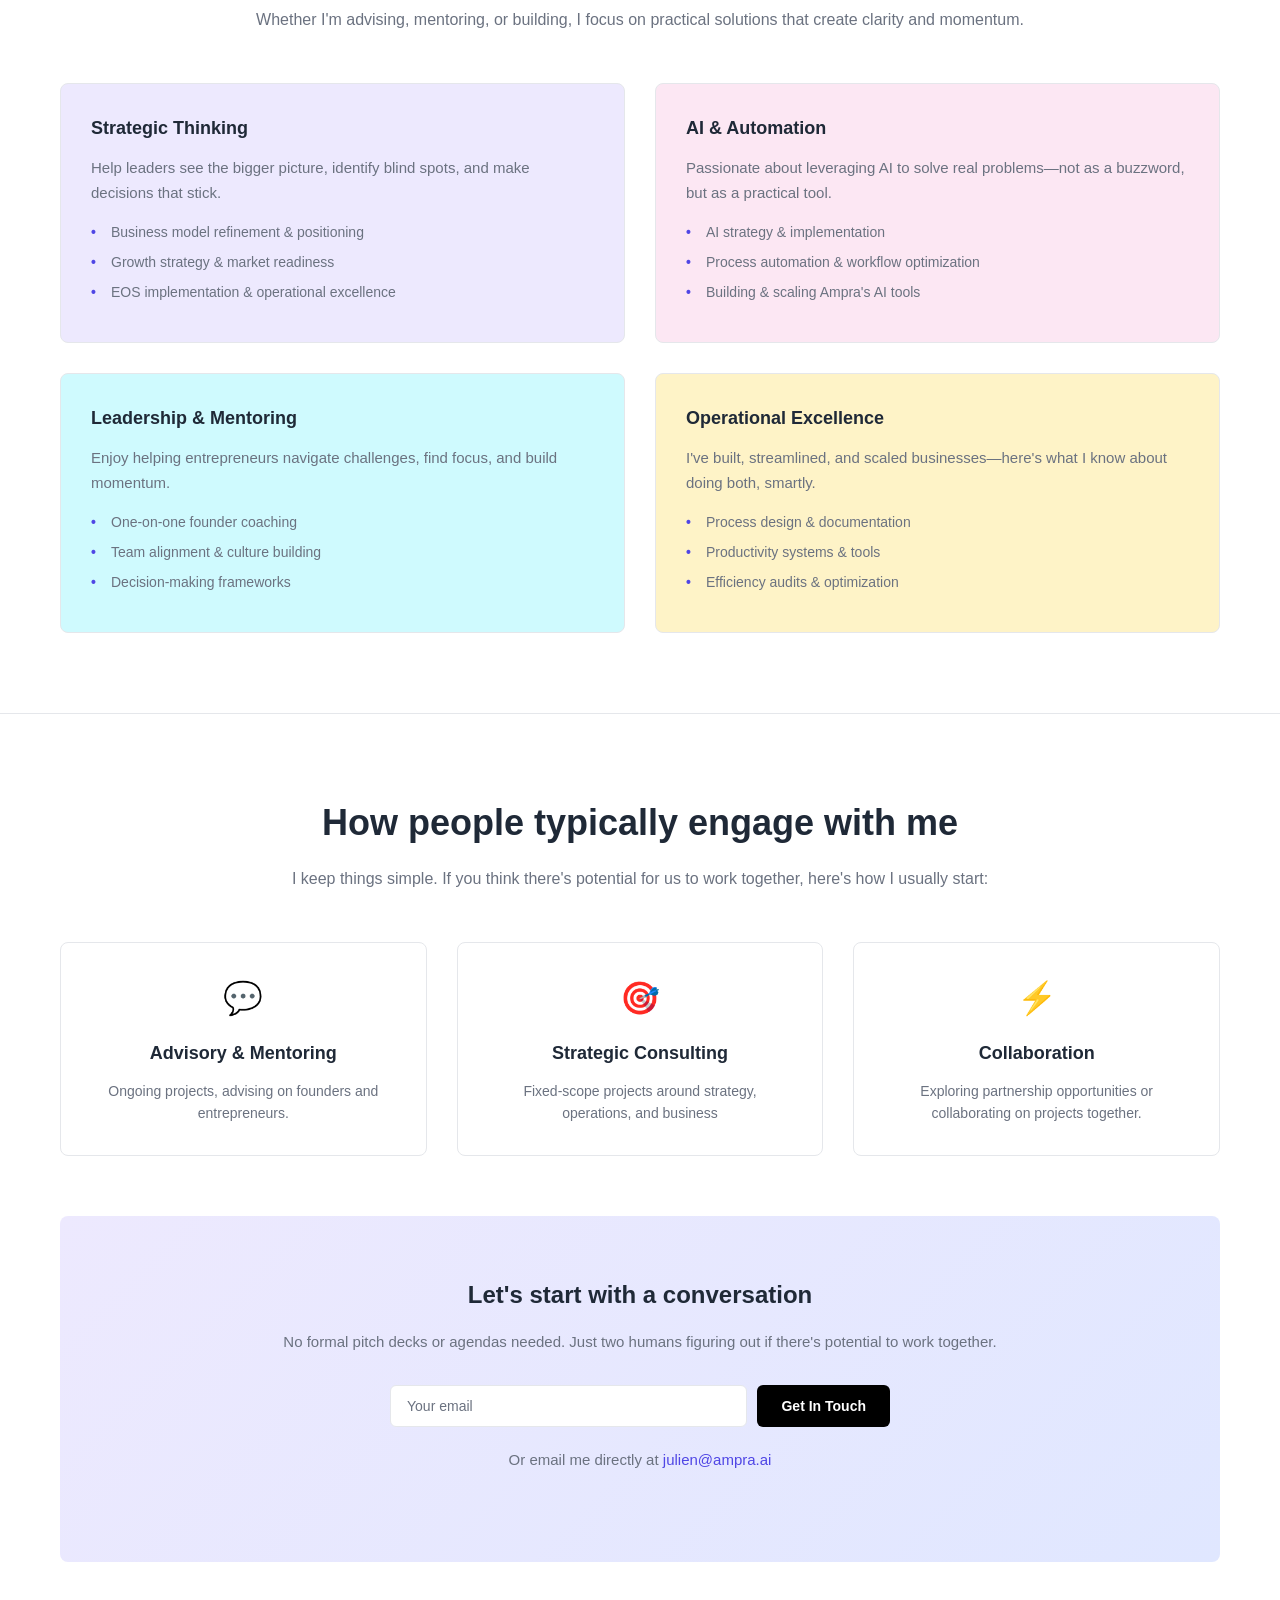
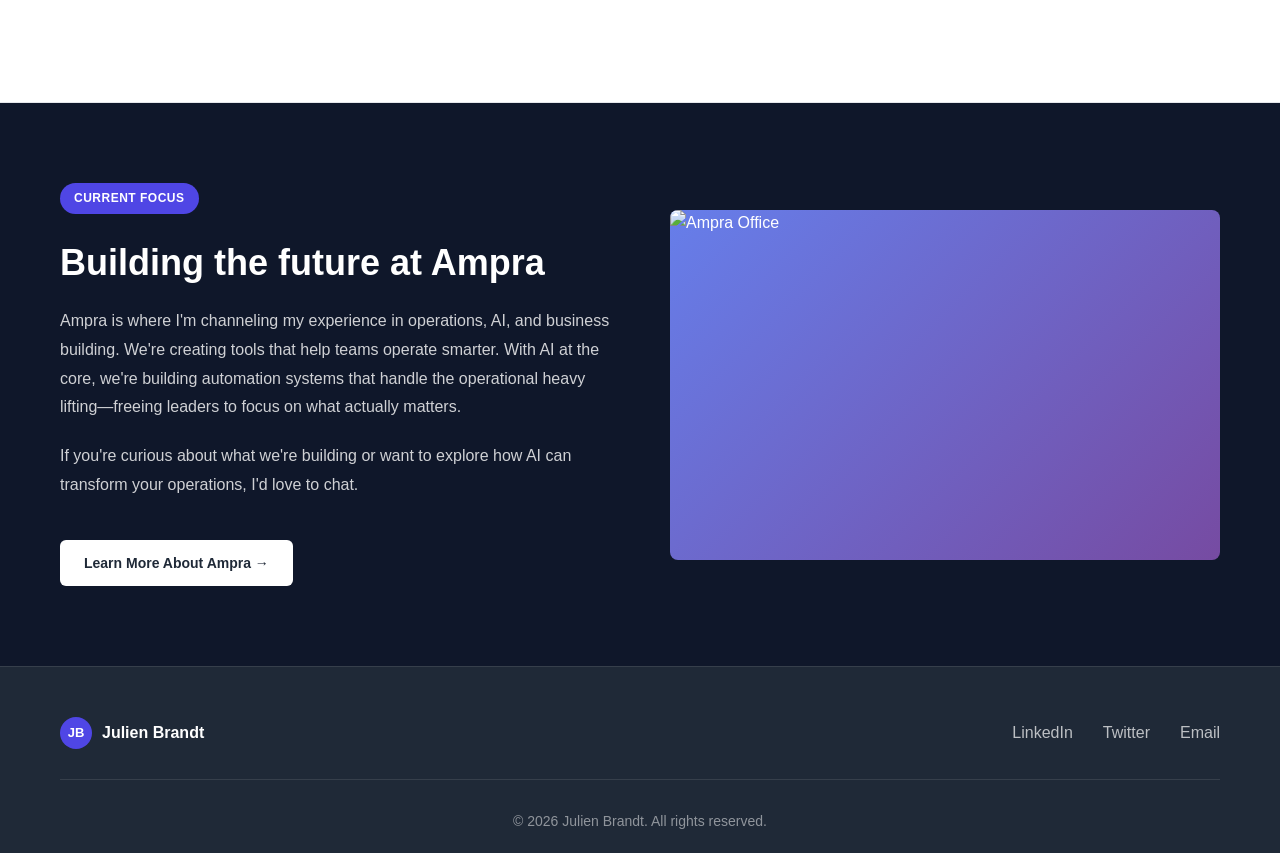
==== commit fd80c3b3: "Update email address in contact section" ====
--- a/index.html
+++ b/index.html
@@ -164,7 +164,7 @@
                     <button type="submit" class="btn btn-primary">Get In Touch</button>
                 </form>
                 
-                <p class="cta-note">Or email me directly at <a href="mailto:hello@julienbrandt.com">hello@julienbrandt.com</a></p>
+                <p class="cta-note">Or email me directly at <a href="mailto:julien@ampra.ai">julien@ampra.ai</a></p>
             </div>
         </div>
     </section>
